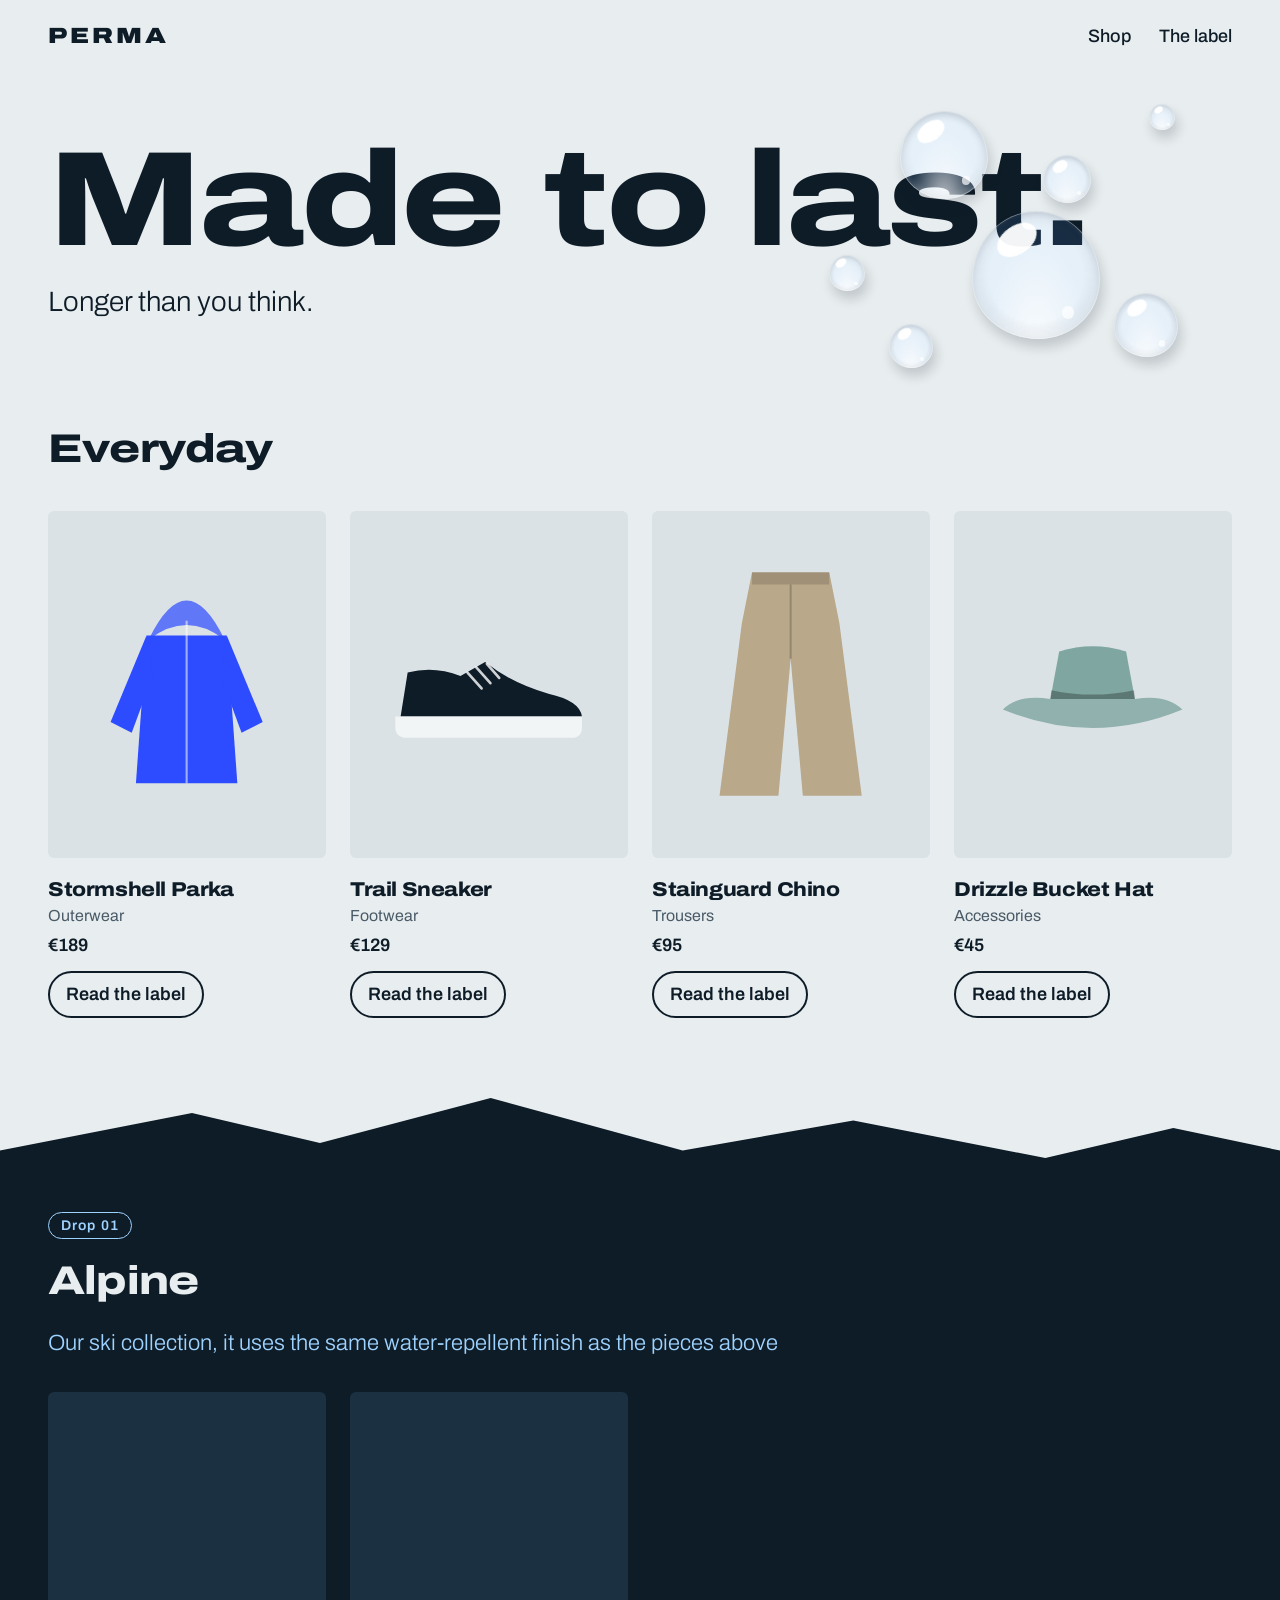
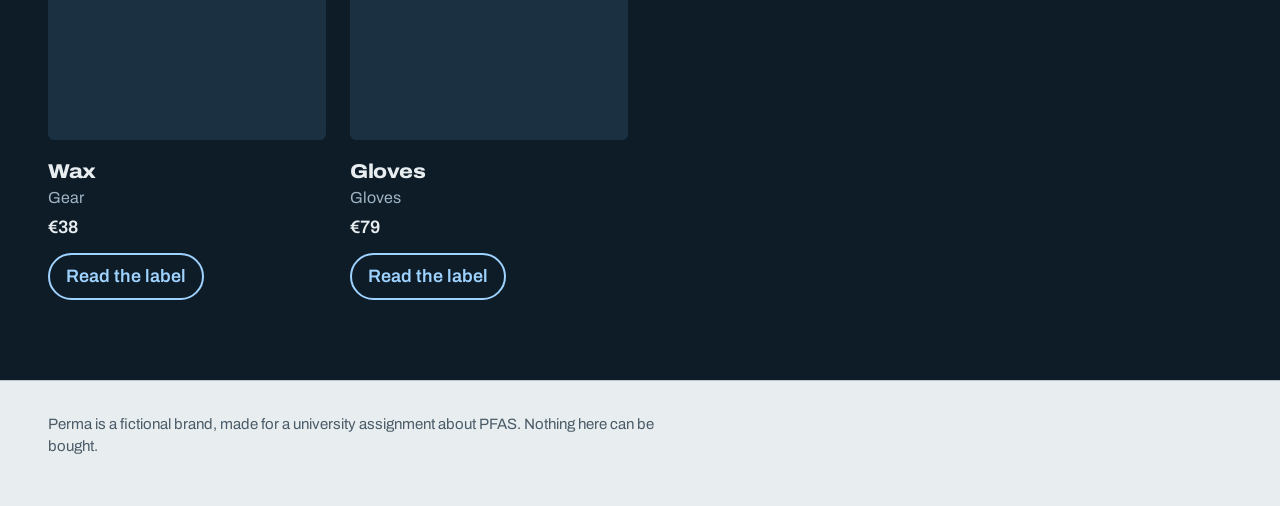
==== docs/index.html @ 4b02c2d4 "." ====
<!doctype html>
<html lang="en">
<head>
    <meta charset="utf-8">
    <meta name="viewport" content="width=device-width, initial-scale=1">
    <title>Perma</title>
    <link href="https://fonts.googleapis.com/css2?family=Archivo:wdth,wght@62..125,100..900&display=swap" rel="stylesheet">
    <link rel="stylesheet" href="css/style.css">
</head>
<body>

<header>
    <a class="logo" href="index.html">PERMA</a>
    <nav>
        <a href="index.html#collection">Shop</a>
        <a href="learn.html">The label</a>
    </nav>
</header>

<section class="hero">
    <h1>Made to last.</h1>
    <p>Longer than you think.</p>
    <div class="beads" aria-hidden="true">
        <span class="bead" style="--s:88px;--x:72%;--y:12%;--d:.1s"></span>
        <span class="bead" style="--s:48px;--x:84%;--y:26%;--d:.35s"></span>
        <span class="bead" style="--s:128px;--x:78%;--y:44%;--d:.2s"></span>
        <span class="bead" style="--s:36px;--x:66%;--y:58%;--d:.55s"></span>
        <span class="bead" style="--s:64px;--x:90%;--y:70%;--d:.45s"></span>
        <span class="bead" style="--s:26px;--x:93%;--y:10%;--d:.7s"></span>
        <span class="bead" style="--s:44px;--x:71%;--y:80%;--d:.3s"></span>
    </div>
</section>

<section id="collection" class="shop">
    <h2>Everyday</h2>
    <div id="grid-everyday" class="grid"></div>
</section>

<svg class="ridge" viewBox="0 0 1200 120" preserveAspectRatio="none" aria-hidden="true">
    <path d="M0 120 L0 70 L180 20 L300 60 L460 0 L640 70 L800 30 L980 80 L1100 40 L1200 70 L1200 120 Z" fill="#0E1C28"/>
</svg>

<section id="alpine" class="shop drop">
    <p class="drop-tag">Drop 01</p>
    <h2>Alpine</h2>
    <p class="drop-lede">Our ski collection, it uses the same water-repellent finish as the pieces above</p>
    <div id="grid-alpine" class="grid"></div>
</section>

<footer>
    <p>Perma is a fictional brand, made for a university assignment about PFAS. Nothing here can be bought.</p>
</footer>

<script src="js/art.js"></script>
<script>
    function card(p) {
        return `
        <article class="card">
          <div class="picture">
            ${garment(p.id)}
            <div class="label">
              <p class="label-title">Perma · care &amp; content</p>
              <dl>
                <dt>Content</dt>
                <dd>${p.content}</dd>
                <dt>${p.finishLabel || 'Finish'} <span class="chip">PFAS</span></dt>
                <dd>${p.finish}</dd>
                <dt>${p.washLabel || 'Wash'}</dt>
                <dd>${p.wash}</dd>
                <dt>Afterwards</dt>
                <dd>${p.afterwards}</dd>
              </dl>
            </div>
          </div>
          <h3><a href="product.html?id=${p.id}">${p.name}</a></h3>
          <p class="category">${p.category}</p>
          <p class="price">€${p.price}</p>
          <button class="flip" type="button">Read the label</button>
        </article>`;
    }

    fetch('products.json')
        .then(r => r.json())
        .then(products => {
            const show = (gridId, name) => {
                document.getElementById(gridId).innerHTML =
                    products.filter(p => p.collection === name).map(card).join('');
            };
            show('grid-everyday', 'everyday');
            show('grid-alpine', 'alpine');
        });

    document.addEventListener('click', e => {
        const btn = e.target.closest('.flip');
        if (!btn) return;
        const open = btn.closest('.card').classList.toggle('flipped');
        btn.textContent = open ? 'Back' : 'Read the label';
    });
</script>

</body>
</html>
---- docs/css/style.css ----
:root {
    --rain: #E8EDEF;
    --panel: #DAE2E6;
    --sea: #0E1C28;
    --soft: #4A5B68;
    --bead: #2D4BFF;
}

* { box-sizing: border-box; }

body {
    margin: 0;
    background: var(--rain);
    color: var(--sea);
    font-family: 'Archivo', system-ui, sans-serif;
    font-size: 18px;
    line-height: 1.5;
}

header {
    display: flex;
    justify-content: space-between;
    align-items: center;
    padding: 20px 48px;
}

.logo {
    font-weight: 900;
    letter-spacing: 0.14em;
    font-size: 22px;
}

.hero {
    padding: 64px 48px;
}

.hero h1 {
    font-size: clamp(48px, 10vw, 140px);
    line-height: 0.95;
    font-weight: 800;
    letter-spacing: -0.02em;
    margin: 0 0 16px;
}

.hero p {
    font-size: 28px;
    font-weight: 300;
    margin: 0;
}

.shop {
    padding: 32px 48px 80px;
}

.shop h2 {
    font-size: 40px;
    margin: 0 0 32px;
}

.grid {
    display: grid;
    grid-template-columns: repeat(auto-fill, minmax(240px, 1fr));
    gap: 32px 24px;
}

.card .picture {
    background: var(--panel);
    aspect-ratio: 4 / 5;
    border-radius: 6px;
}

.card h3 {
    margin: 16px 0 0;
    font-size: 20px;
}

.card .category {
    color: var(--soft);
    margin: 0;
    font-size: 16px;
}

.card .price {
    font-weight: 600;
    margin: 4px 0 0;
}

.card .picture {
    position: relative;
    overflow: hidden;
}

.label {
    display: none;
    position: absolute;
    inset: 10px;
    background: #fff;
    border-radius: 4px;
    padding: 16px 14px;
    font-size: 13px;
    line-height: 1.35;
    overflow: auto;
    box-shadow: 0 6px 16px rgba(14, 28, 40, 0.15);
}

.card.flipped .label {
    display: block;
}

.label-title {
    margin: 0 0 8px;
    text-align: center;
    font-weight: 700;
}

.label dt {
    font-weight: 700;
    color: var(--soft);
    margin-top: 8px;
}

.label dd {
    margin: 0;
}

.chip {
    background: #D6264F;
    color: #fff;
    padding: 0 6px;
    border-radius: 3px;
    font-size: 11px;
    margin-left: 4px;
}

.flip {
    margin-top: 12px;
    font: inherit;
    font-weight: 600;
    padding: 8px 16px;
    border-radius: 999px;
    border: 2px solid var(--sea);
    background: transparent;
    color: var(--sea);
    cursor: pointer;
}

.flip:hover {
    background: var(--sea);
    color: var(--rain);
}

.picture svg {
    position: absolute;
    inset: 12%;
    width: 76%;
    height: 76%;
}

.logo {
    color: inherit;
    text-decoration: none;
}

nav {
    display: flex;
    gap: 28px;
}

nav a {
    color: inherit;
    text-decoration: none;
    font-weight: 500;
}

nav a:hover {
    color: var(--bead);
}

.prose {
    max-width: 720px;
    padding: 24px 48px 80px;
}

.prose h1 {
    font-size: clamp(40px, 7vw, 80px);
    font-weight: 800;
    line-height: 1;
    letter-spacing: -0.02em;
    margin: 0 0 24px;
}

.prose .intro {
    font-size: 24px;
    margin-bottom: 40px;
}

.prose h2 {
    font-size: 26px;
    margin: 44px 0 8px;
}

.prose li {
    margin-bottom: 8px;
}

.note {
    border-left: 3px solid var(--bead);
    padding-left: 16px;
}

.sources {
    font-size: 16px;
    color: var(--soft);
}

footer {
    padding: 32px 48px 48px;
    border-top: 1px solid #B9C5CC;
    color: var(--soft);
    font-size: 15px;
}

footer p {
    margin: 0;
    max-width: 640px;
}

.card h3 a {
    color: inherit;
    text-decoration: none;
}

.card h3 a:hover {
    color: var(--bead);
}

.product {
    display: grid;
    grid-template-columns: 1fr 1fr;
    gap: 48px;
    padding: 16px 48px 80px;
}

.stage {
    position: sticky;
    top: 24px;
    align-self: start;
    background: var(--panel);
    border-radius: 6px;
    aspect-ratio: 4 / 5;
    display: grid;
    place-items: center;
    padding: 12%;
}

.stage svg {
    width: 100%;
    height: 100%;
}

.crumb {
    display: inline-block;
    margin-bottom: 24px;
    color: var(--soft);
}

.info h1 {
    font-size: clamp(36px, 5vw, 64px);
    font-weight: 800;
    line-height: 1;
    letter-spacing: -0.02em;
    margin: 0 0 12px;
}

.info .price {
    font-size: 24px;
    font-weight: 500;
    margin: 0 0 16px;
}

.info h2 {
    font-size: 26px;
    margin: 40px 0 16px;
}

.tag {
    background: #fff;
    border-radius: 4px;
    padding: 20px 20px;
    max-width: 480px;
    box-shadow: 0 6px 16px rgba(14, 28, 40, 0.15);
}

.tag .label-title {
    margin: 0 0 8px;
    text-align: center;
    font-weight: 700;
}

.tag dt {
    font-weight: 700;
    color: var(--soft);
    margin-top: 12px;
}

.tag dd {
    margin: 0;
}

.alt {
    max-width: 480px;
    border: 2px solid var(--bead);
    border-radius: 6px;
    padding: 20px;
}

.alt h3 {
    margin: 0 0 8px;
    font-size: 20px;
}

.alt p {
    margin: 0;
}

@media (max-width: 800px) {
    .product {
        grid-template-columns: 1fr;
        padding: 16px 24px 64px;
    }

    .stage {
        position: relative;
    }
}
:root {
    --ice: #9FD3FF;
}

.ridge {
    display: block;
    width: 100%;
    height: 90px;
    margin-bottom: -1px;
}

.drop {
    background: var(--sea);
    color: var(--rain);
    --panel: #1B3142;
    --soft: #9FB3C2;
    padding-top: 24px;
}

.drop-tag {
    display: inline-block;
    margin: 0 0 12px;
    padding: 2px 12px;
    border: 1.5px solid var(--ice);
    border-radius: 999px;
    color: var(--ice);
    font-size: 14px;
    font-weight: 600;
    letter-spacing: 0.08em;
}

.drop-lede {
    margin: -16px 0 32px;
    font-size: 22px;
    font-weight: 300;
    color: var(--ice);
}

.drop .label {
    color: var(--sea);
    --soft: #4A5B68;
}

.drop .card h3 a:hover {
    color: var(--ice);
}

.drop .flip {
    border-color: var(--ice);
    color: var(--ice);
}

.drop .flip:hover {
    background: var(--ice);
    color: var(--sea);
}

/* Productpagina van een alpine-product */
body.alpine {
    background: var(--sea);
    color: var(--rain);
    --panel: #1B3142;
    --soft: #9FB3C2;
}

body.alpine nav a:hover {
    color: var(--ice);
}

body.alpine .tag {
    color: var(--sea);
    --soft: #4A5B68;
}

body.alpine .alt {
    border-color: var(--ice);
}

.photo {
    position: absolute;
    inset: 0;
    width: 100%;
    height: 100%;
    object-fit: cover;
    border-radius: 6px;
}

.stage {
    overflow: hidden}

/* ---------- Typografie ---------- */
h1, h2, h3 {
    font-stretch: 125%;
    font-weight: 800;
    letter-spacing: -0.02em;
}

.logo { font-stretch: 125%; }
.hero h1 { font-size: clamp(48px, 10.5vw, 150px); }
.hero p { font-stretch: 100%; }
.card h3, .alt h3 { font-stretch: 112%; }
.label, .tag { font-stretch: 75%; }

/* ---------- Waterdruppels ---------- */
.hero {
    position: relative;
    overflow: hidden;
}

.beads {
    position: absolute;
    inset: 0;
    pointer-events: none;
}

.bead {
    position: absolute;
    left: var(--x);
    top: var(--y);
    width: var(--s);
    aspect-ratio: 1;
    border-radius: 50% 50% 48% 52% / 54% 54% 46% 46%;
    background:
            radial-gradient(circle at 50% 50%,
            rgba(255, 255, 255, 0) 52%,
            rgba(14, 28, 40, .10) 78%,
            rgba(14, 28, 40, .28) 100%),
            radial-gradient(ellipse at 50% 108%,
            rgba(255, 255, 255, .75) 0%,
            rgba(255, 255, 255, 0) 55%),
            rgba(150, 185, 255, .10);
    box-shadow:
            inset 0 0 0 1px rgba(255, 255, 255, .35),
            inset 0 -4px 8px rgba(255, 255, 255, .25),
            inset 0 3px 6px rgba(14, 28, 40, .12),
            3px 8px 12px rgba(14, 28, 40, .18);
    -webkit-backdrop-filter: blur(.6px) saturate(1.3) brightness(1.04);
    backdrop-filter: blur(.6px) saturate(1.3) brightness(1.04);
    animation: settle 1.1s cubic-bezier(.3, 1.4, .5, 1) var(--d, 0s) both;
}

/* groot glanspunt, linksboven */
.bead::before {
    content: "";
    position: absolute;
    left: 18%;
    top: 12%;
    width: 34%;
    height: 22%;
    border-radius: 50%;
    background: rgba(255, 255, 255, .95);
    transform: rotate(-35deg);
    filter: blur(.4px);
}

/* klein glansje, rechtsonder */
.bead::after {
    content: "";
    position: absolute;
    right: 20%;
    bottom: 16%;
    width: 10%;
    height: 10%;
    border-radius: 50%;
    background: rgba(255, 255, 255, .7);
}
@keyframes settle {
    from { transform: translateY(-70px) scale(.7); opacity: 0; }
    to   { transform: none; opacity: 1; }
}

/* ---------- Kaarten ---------- */
.card .picture {
    transition: transform .3s ease, box-shadow .3s ease;
}

.card:hover .picture {
    transform: translateY(-4px);
    box-shadow: 0 14px 28px rgba(14, 28, 40, .16);
}

.label {
    display: block;
    opacity: 0;
    visibility: hidden;
    transform: translateY(14px) rotate(-1deg);
    transition: opacity .3s ease, transform .4s cubic-bezier(.3, .8, .3, 1), visibility 0s .4s;
}

.card.flipped .label {
    opacity: 1;
    visibility: visible;
    transform: none;
    transition: opacity .3s ease, transform .4s cubic-bezier(.3, .8, .3, 1), visibility 0s;
}

/* ---------- Mobiel ---------- */
@media (max-width: 800px) {
    .hero { padding-bottom: 160px; }
    .beads { inset: auto 0 0 0; height: 140px; }
    .bead { scale: .5; transform-origin: top left; }
}

@media (prefers-reduced-motion: reduce) {
    .bead { animation: none; }
    .card .picture, .label { transition: none; }
}

/* ---------- Brede schermen ---------- */
:root {
    --side: max(48px, calc((100vw - 1400px) / 2));
}

header, .hero, .shop, footer, .product {
    padding-left: var(--side);
    padding-right: var(--side);
}

.prose {
    margin-left: max(0px, calc(var(--side) - 48px));
}

.grid {
    grid-template-columns: repeat(4, 1fr);
}

@media (min-width: 801px) {
    .beads { inset: 0 var(--side); }
}

@media (max-width: 1000px) {
    .grid { grid-template-columns: repeat(2, 1fr); }
}

@media (max-width: 800px) {
    :root { --side: 24px; }
}

@media (max-width: 520px) {
    .grid { grid-template-columns: 1fr; }
}
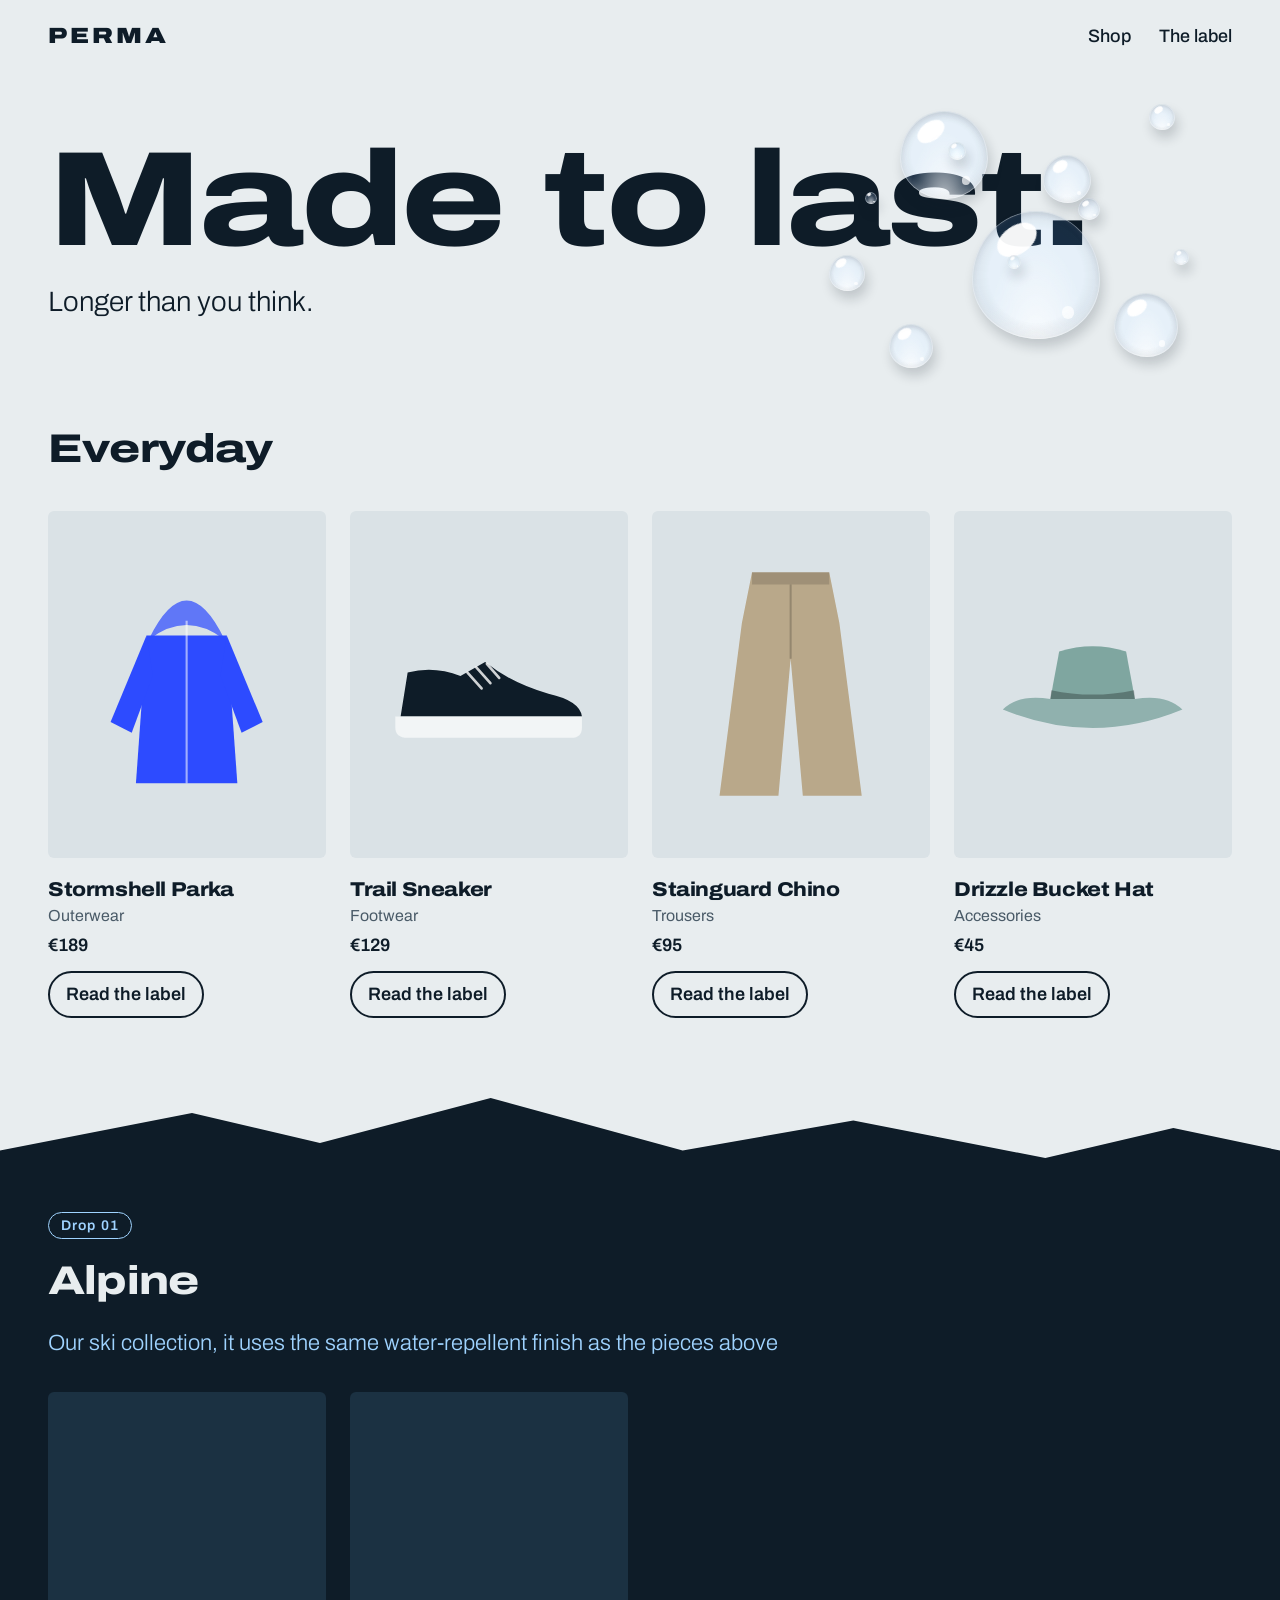
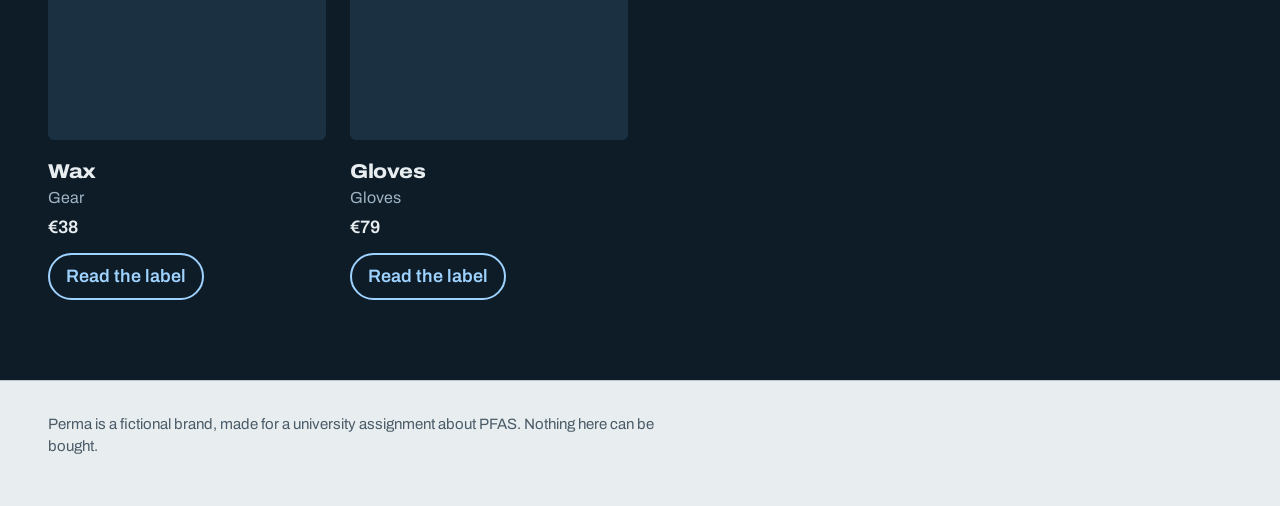
==== commit 01788d9b: "." ====
--- a/docs/index.html
+++ b/docs/index.html
@@ -28,6 +28,11 @@
         <span class="bead" style="--s:64px;--x:90%;--y:70%;--d:.45s"></span>
         <span class="bead" style="--s:26px;--x:93%;--y:10%;--d:.7s"></span>
         <span class="bead" style="--s:44px;--x:71%;--y:80%;--d:.3s"></span>
+        <span class="bead" style="--s:18px;--x:76%;--y:22%;--d:.8s"></span>
+        <span class="bead" style="--s:14px;--x:81%;--y:58%;--d:.9s"></span>
+        <span class="bead" style="--s:22px;--x:87%;--y:40%;--d:.6s"></span>
+        <span class="bead" style="--s:12px;--x:69%;--y:38%;--d:1s"></span>
+        <span class="bead" style="--s:16px;--x:95%;--y:56%;--d:.75s"></span>
     </div>
 </section>
 
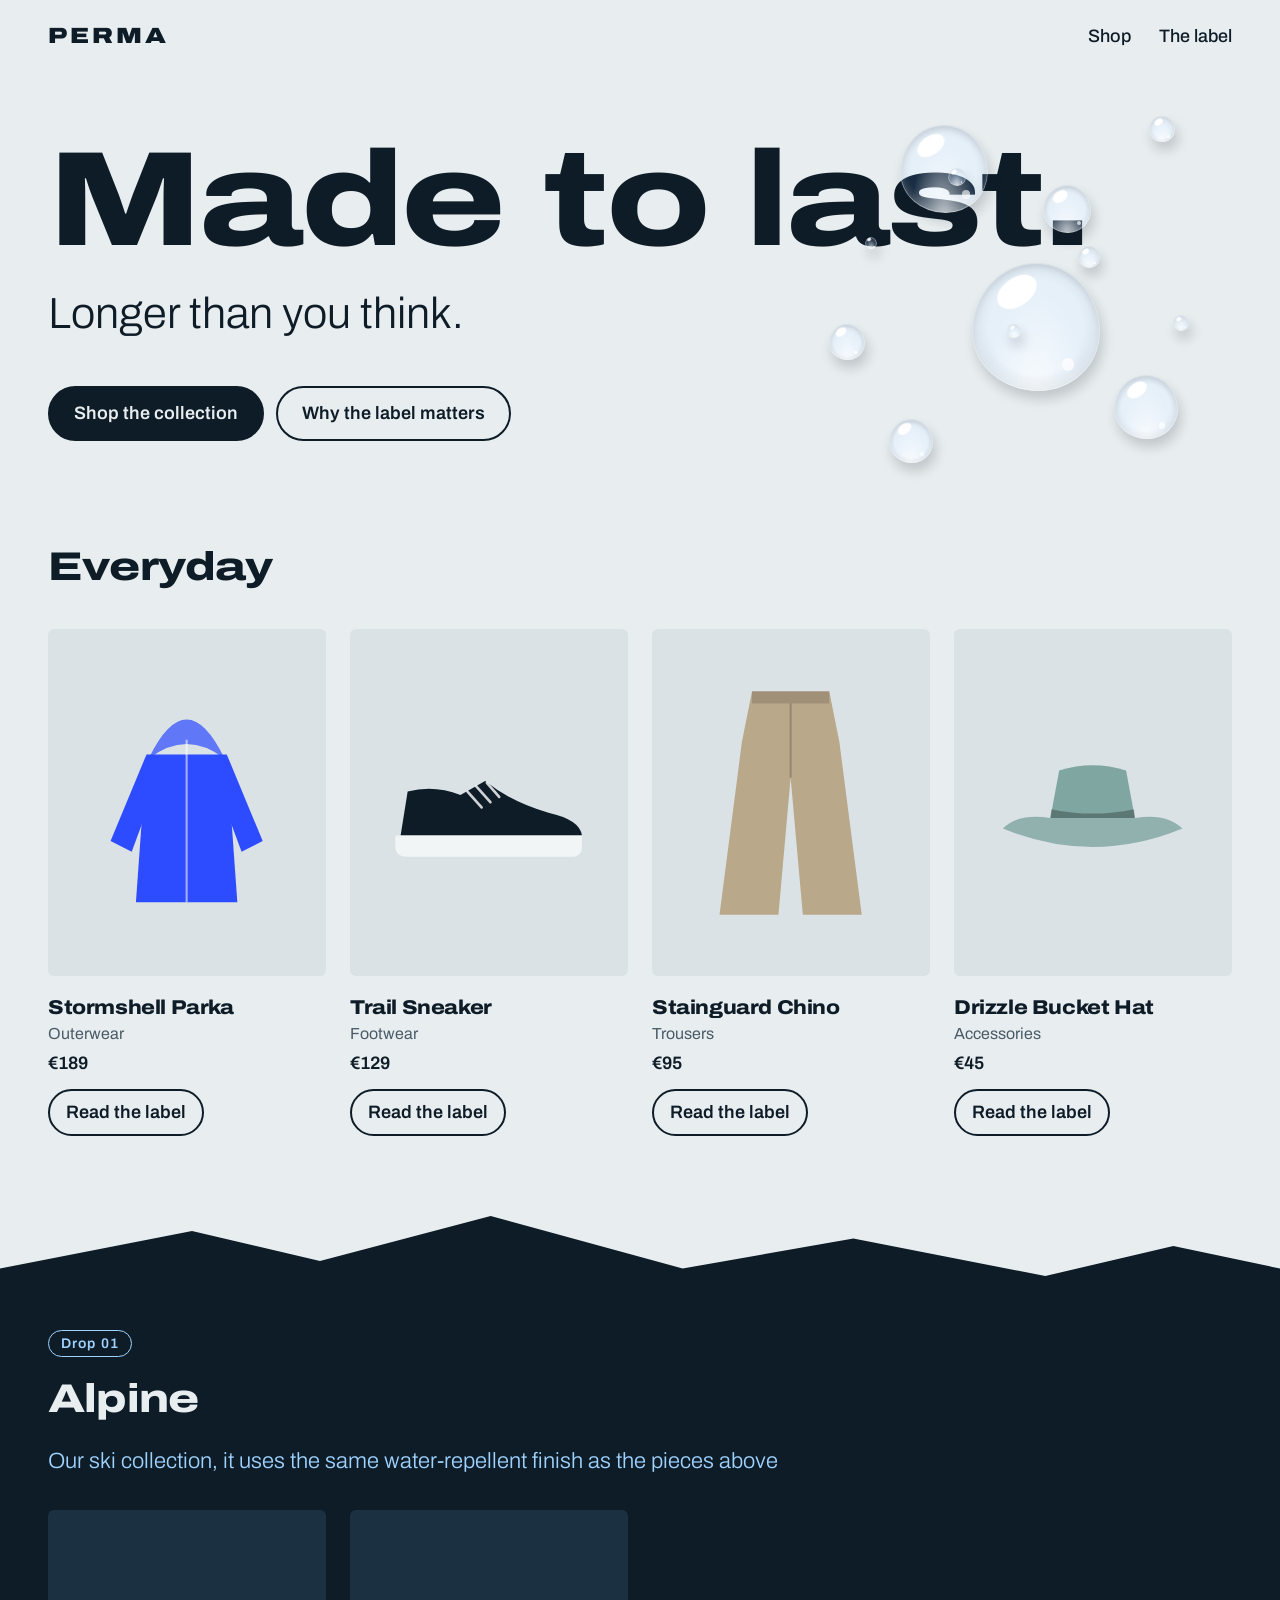
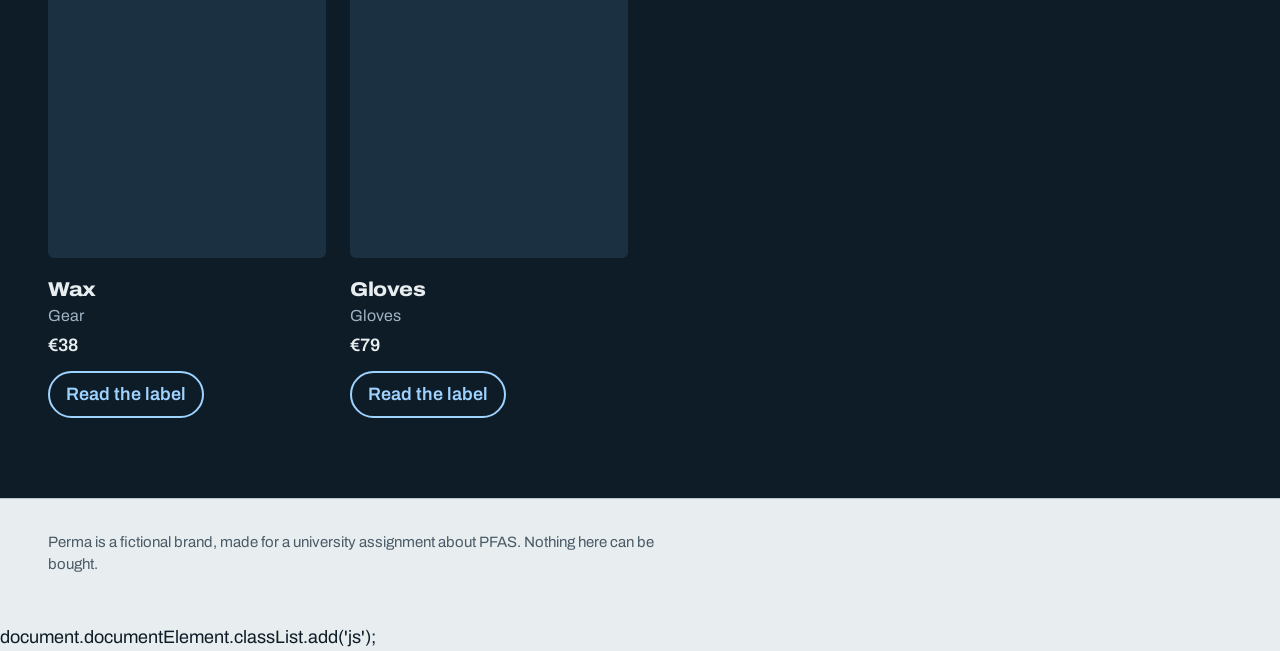
==== commit b0bcc2d6: "Animatie toegevoegd" ====
--- a/docs/index.html
+++ b/docs/index.html
@@ -20,6 +20,10 @@
 <section class="hero">
     <h1>Made to last.</h1>
     <p>Longer than you think.</p>
+    <div class="hero-actions">
+        <a class="btn" href="#collection">Shop the collection</a>
+        <a class="btn ghost" href="learn.html">Why the label matters</a>
+    </div>
     <div class="beads" aria-hidden="true">
         <span class="bead" style="--s:88px;--x:72%;--y:12%;--d:.1s"></span>
         <span class="bead" style="--s:48px;--x:84%;--y:26%;--d:.35s"></span>
@@ -57,6 +61,7 @@
 </footer>
 
 <script src="js/art.js"></script>
+document.documentElement.classList.add('js');
 <script>
     function card(p) {
         return `
@@ -93,6 +98,19 @@
             };
             show('grid-everyday', 'everyday');
             show('grid-alpine', 'alpine');
+            const io = new IntersectionObserver(entries => {
+                entries.forEach(e => {
+                    if (e.isIntersecting) {
+                        e.target.classList.add('in');
+                        io.unobserve(e.target);
+                    }
+                });
+            }, { threshold: 0.15 });
+
+            document.querySelectorAll('.card').forEach((c, i) => {
+                c.style.setProperty('--i', i % 4);
+                io.observe(c);
+            });
         });
 
     document.addEventListener('click', e => {
--- a/docs/css/style.css
+++ b/docs/css/style.css
@@ -573,4 +573,62 @@
 
 @media (max-width: 520px) {
     .grid { grid-template-columns: 1fr; }
+}
+
+.hero p {
+    font-size: clamp(22px, 3.4vw, 48px);
+    font-weight: 300;
+    margin: 12px 0 0;
+}
+
+.hero-actions {
+    display: flex;
+    flex-wrap: wrap;
+    gap: 12px;
+    margin-top: 40px;
+}
+
+.btn {
+    display: inline-block;
+    padding: 12px 24px;
+    border-radius: 999px;
+    border: 2px solid var(--sea);
+    background: var(--sea);
+    color: var(--rain);
+    font-weight: 600;
+    text-decoration: none;
+    transition: background .2s, border-color .2s, color .2s;
+}
+
+.btn:hover {
+    background: var(--bead);
+    border-color: var(--bead);
+}
+
+.btn.ghost {
+    background: transparent;
+    color: var(--sea);
+}
+
+.btn.ghost:hover {
+    background: var(--sea);
+    border-color: var(--sea);
+    color: var(--rain);
+}
+
+/* Kaarten komen zacht in beeld bij scrollen */
+.js .card {
+    opacity: 0;
+    transform: translateY(28px);
+    transition: opacity .6s ease, transform .6s ease;
+}
+
+.js .card.in {
+    opacity: 1;
+    transform: none;
+    transition-delay: calc(var(--i, 0) * 90ms);
+}
+
+@media (prefers-reduced-motion: reduce) {
+    .js .card {--i: 0; opacity: 1; transform: none; transition: none; }
 }
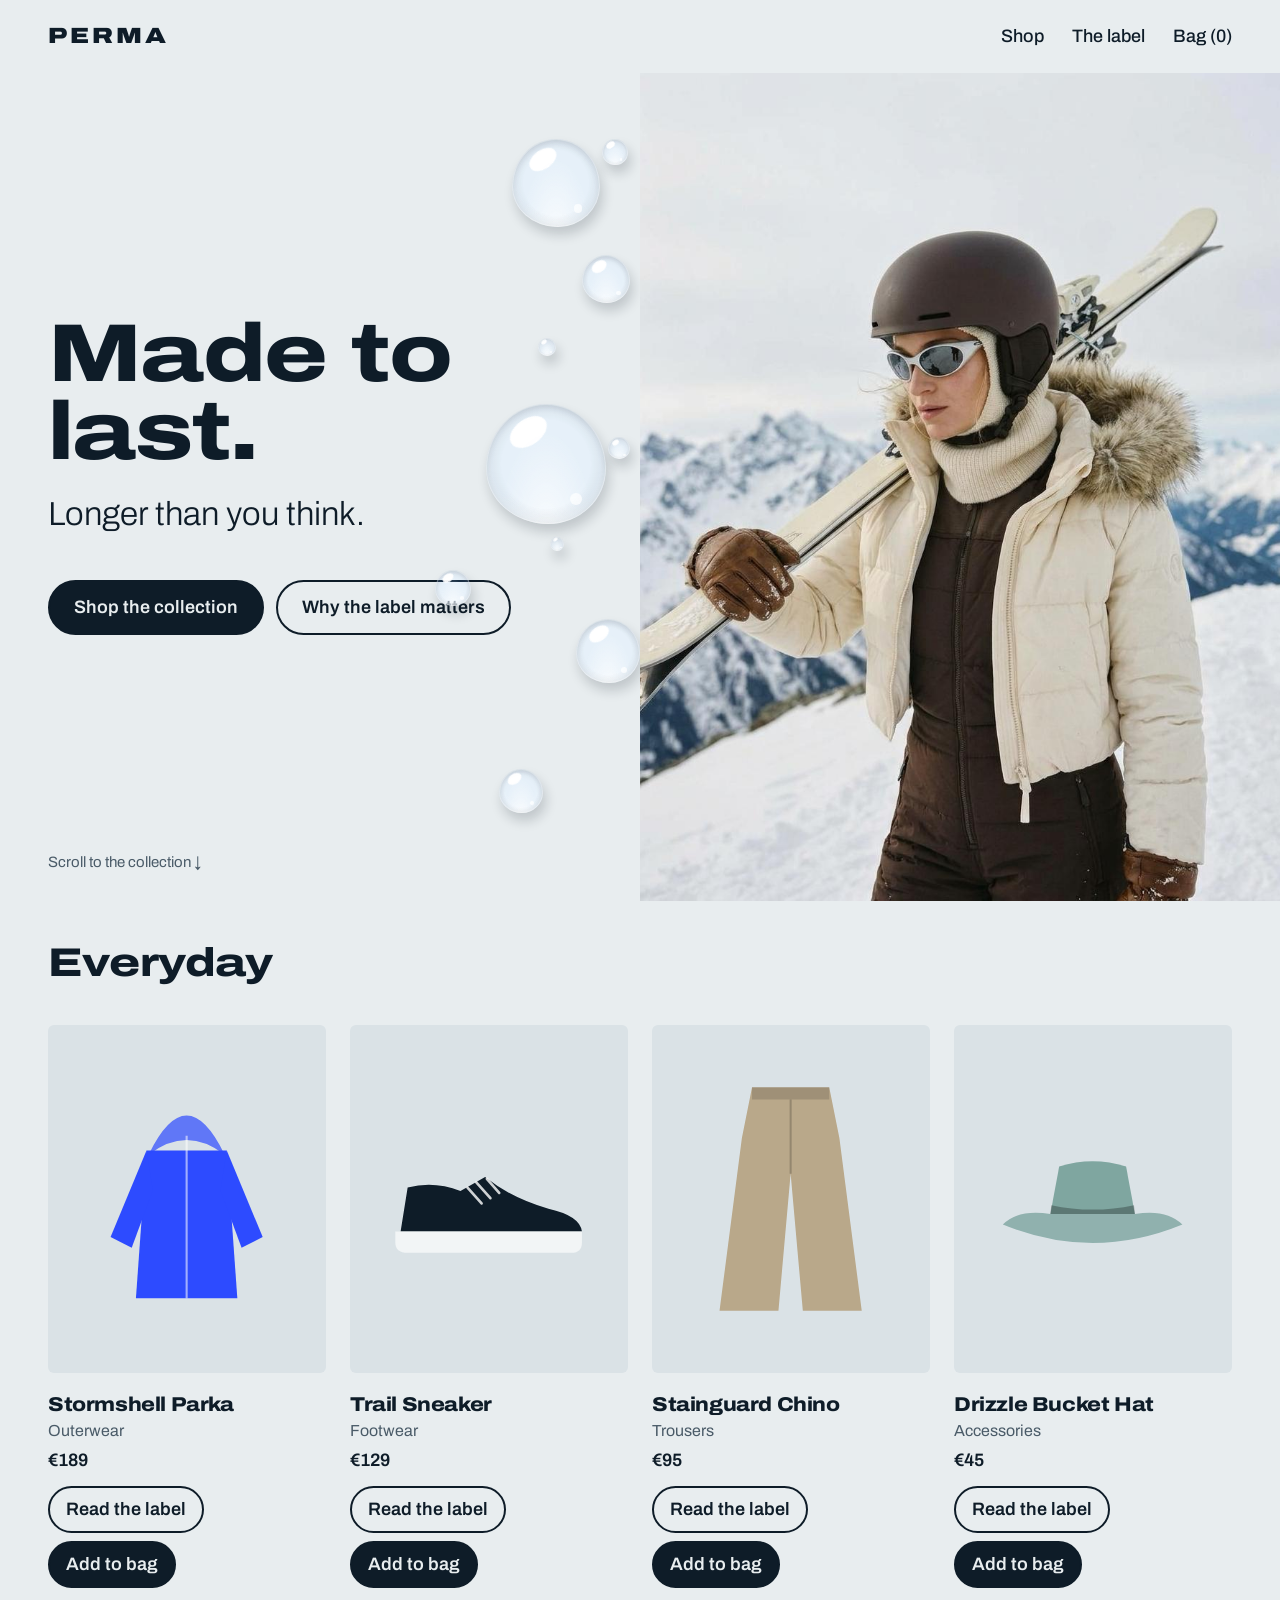
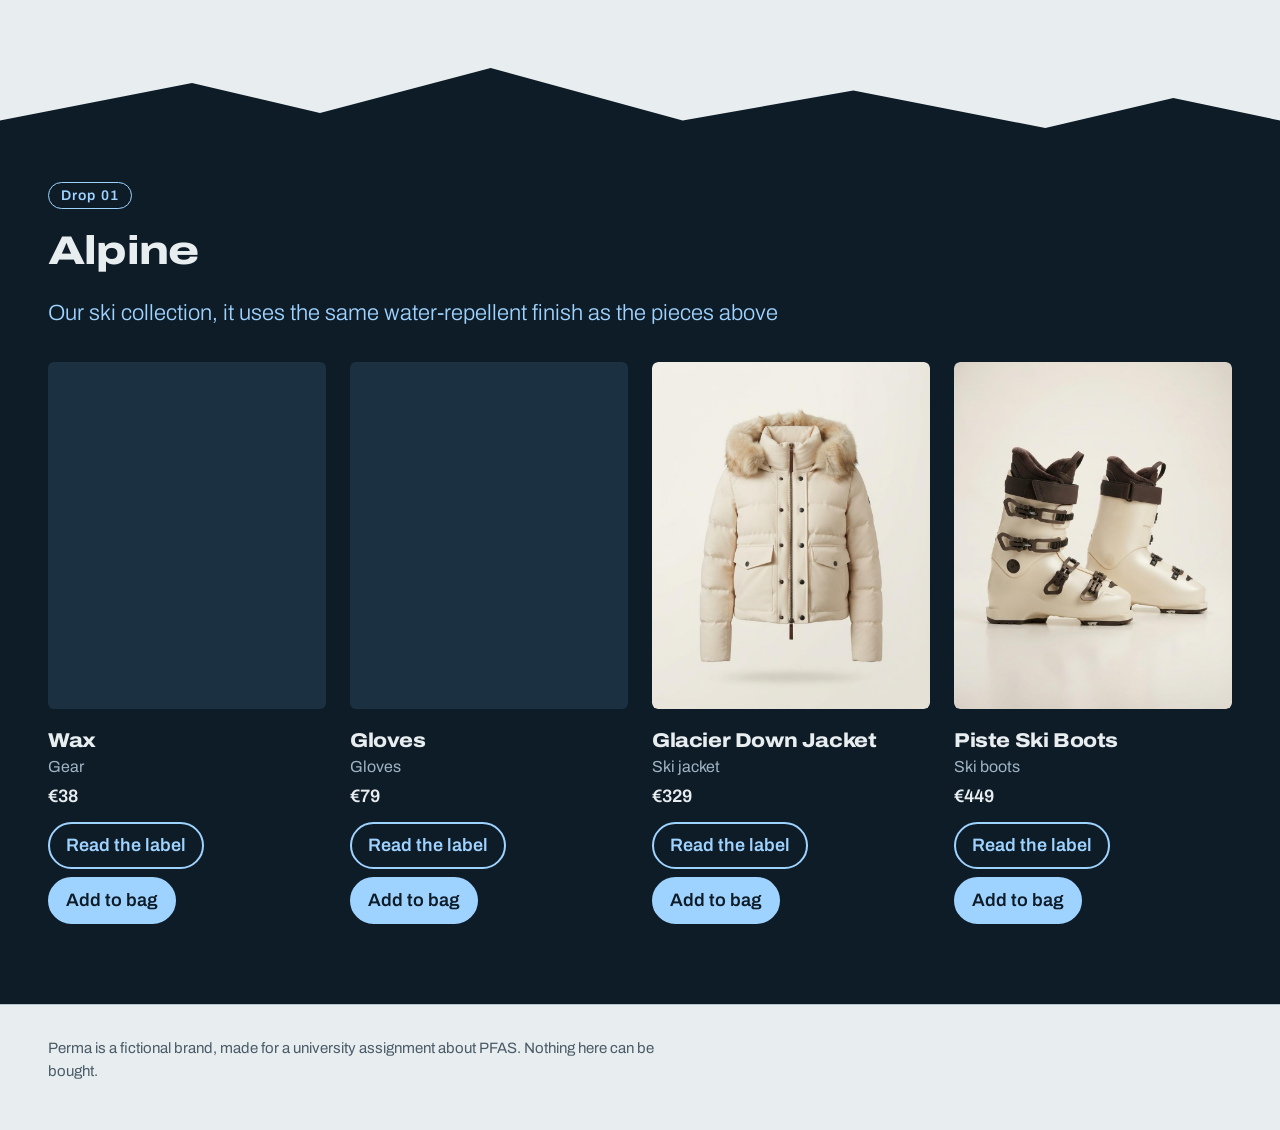
==== commit 461ddf52: "Banner en een paar foto's toegevoegd" ====
--- a/docs/index.html
+++ b/docs/index.html
@@ -14,29 +14,35 @@
     <nav>
         <a href="index.html#collection">Shop</a>
         <a href="learn.html">The label</a>
+        <a href="bag.html">Bag (<span data-bag-count>0</span>)</a>
     </nav>
 </header>
 
-<section class="hero">
-    <h1>Made to last.</h1>
-    <p>Longer than you think.</p>
-    <div class="hero-actions">
-        <a class="btn" href="#collection">Shop the collection</a>
-        <a class="btn ghost" href="learn.html">Why the label matters</a>
+<section class="banner">
+    <div class="banner-text">
+        <h1>Made to last.</h1>
+        <p>Longer than you think.</p>
+        <div class="hero-actions">
+            <a class="btn" href="#collection">Shop the collection</a>
+            <a class="btn ghost" href="learn.html">Why the label matters</a>
+        </div>
+        <a class="scroll-cue" href="#collection">Scroll to the collection ↓</a>
+
+        <div class="beads" aria-hidden="true">
+            <span class="bead" style="--s:88px;--x:80%;--y:8%;--d:.1s"></span>
+            <span class="bead" style="--s:48px;--x:91%;--y:22%;--d:.35s"></span>
+            <span class="bead" style="--s:120px;--x:76%;--y:40%;--d:.2s"></span>
+            <span class="bead" style="--s:36px;--x:68%;--y:60%;--d:.55s"></span>
+            <span class="bead" style="--s:64px;--x:90%;--y:66%;--d:.45s"></span>
+            <span class="bead" style="--s:26px;--x:94%;--y:8%;--d:.7s"></span>
+            <span class="bead" style="--s:44px;--x:78%;--y:84%;--d:.3s"></span>
+            <span class="bead" style="--s:18px;--x:84%;--y:32%;--d:.8s"></span>
+            <span class="bead" style="--s:14px;--x:86%;--y:56%;--d:.9s"></span>
+            <span class="bead" style="--s:22px;--x:95%;--y:44%;--d:.6s"></span>
+        </div>
     </div>
-    <div class="beads" aria-hidden="true">
-        <span class="bead" style="--s:88px;--x:72%;--y:12%;--d:.1s"></span>
-        <span class="bead" style="--s:48px;--x:84%;--y:26%;--d:.35s"></span>
-        <span class="bead" style="--s:128px;--x:78%;--y:44%;--d:.2s"></span>
-        <span class="bead" style="--s:36px;--x:66%;--y:58%;--d:.55s"></span>
-        <span class="bead" style="--s:64px;--x:90%;--y:70%;--d:.45s"></span>
-        <span class="bead" style="--s:26px;--x:93%;--y:10%;--d:.7s"></span>
-        <span class="bead" style="--s:44px;--x:71%;--y:80%;--d:.3s"></span>
-        <span class="bead" style="--s:18px;--x:76%;--y:22%;--d:.8s"></span>
-        <span class="bead" style="--s:14px;--x:81%;--y:58%;--d:.9s"></span>
-        <span class="bead" style="--s:22px;--x:87%;--y:40%;--d:.6s"></span>
-        <span class="bead" style="--s:12px;--x:69%;--y:38%;--d:1s"></span>
-        <span class="bead" style="--s:16px;--x:95%;--y:56%;--d:.75s"></span>
+    <div class="banner-photo">
+        <img src="img/banner.jpg" alt="Skier in a cream down jacket carrying skis on a snowy mountain" fetchpriority="high">
     </div>
 </section>
 
@@ -61,8 +67,10 @@
 </footer>
 
 <script src="js/art.js"></script>
-document.documentElement.classList.add('js');
+<script src="js/bag.js"></script>
 <script>
+    document.documentElement.classList.add('js');
+
     function card(p) {
         return `
         <article class="card">
@@ -85,7 +93,10 @@
           <h3><a href="product.html?id=${p.id}">${p.name}</a></h3>
           <p class="category">${p.category}</p>
           <p class="price">€${p.price}</p>
-          <button class="flip" type="button">Read the label</button>
+          <div class="actions">
+            <button class="flip" type="button">Read the label</button>
+            <button class="add" type="button" data-id="${p.id}">Add to bag</button>
+          </div>
         </article>`;
     }
 
@@ -98,6 +109,7 @@
             };
             show('grid-everyday', 'everyday');
             show('grid-alpine', 'alpine');
+
             const io = new IntersectionObserver(entries => {
                 entries.forEach(e => {
                     if (e.isIntersecting) {
@@ -114,10 +126,18 @@
         });
 
     document.addEventListener('click', e => {
-        const btn = e.target.closest('.flip');
-        if (!btn) return;
-        const open = btn.closest('.card').classList.toggle('flipped');
-        btn.textContent = open ? 'Back' : 'Read the label';
+        const flip = e.target.closest('.flip');
+        if (flip) {
+            const open = flip.closest('.card').classList.toggle('flipped');
+            flip.textContent = open ? 'Back' : 'Read the label';
+            return;
+        }
+        const add = e.target.closest('.add');
+        if (add) {
+            Bag.add(add.dataset.id);
+            updateBagCount();
+            toast('Added to your bag');
+        }
     });
 </script>
 
--- a/docs/css/style.css
+++ b/docs/css/style.css
@@ -631,4 +631,244 @@
 
 @media (prefers-reduced-motion: reduce) {
     .js .card {--i: 0; opacity: 1; transform: none; transition: none; }
+}
+
+/* ---------- Banner ---------- */
+.banner {
+    display: grid;
+    grid-template-columns: 1fr 1fr;
+    min-height: calc(100vh - 72px);
+    min-height: calc(100svh - 72px);
+}
+
+.banner-text {
+    position: relative;
+    overflow: hidden;
+    display: flex;
+    flex-direction: column;
+    justify-content: center;
+    padding: 48px 48px 72px var(--side);
+}
+
+.banner-text h1 {
+    font-size: clamp(44px, 6.4vw, 104px);
+    line-height: .95;
+    margin: 0 0 20px;
+}
+
+.banner-text p {
+    font-size: clamp(22px, 2.6vw, 40px);
+    font-weight: 300;
+    font-stretch: 100%;
+    margin: 0;
+}
+
+.banner .beads { inset: 0; }
+
+.banner-photo {
+    position: relative;
+    min-height: 360px;
+}
+
+.banner-photo img {
+    position: absolute;
+    inset: 0;
+    width: 100%;
+    height: 100%;
+    object-fit: cover;
+    object-position: 50% 30%;
+}
+
+.scroll-cue {
+    position: absolute;
+    left: var(--side);
+    bottom: 28px;
+    color: var(--soft);
+    text-decoration: none;
+    font-size: 15px;
+}
+
+.scroll-cue:hover { color: var(--bead); }
+
+@media (max-width: 800px) {
+    .banner { grid-template-columns: 1fr; min-height: 0; }
+    .banner-photo { order: -1; height: 62vh; min-height: 0; }
+    .banner-text { padding: 32px 24px 72px; }
+    .banner .beads { display: none; }
+    .scroll-cue { left: 24px; bottom: 24px; }
+}
+
+/* ---------- Mandje-knop ---------- */
+.actions {
+    display: flex;
+    flex-wrap: wrap;
+    gap: 8px;
+    margin-top: 12px;
+}
+
+.actions .flip { margin-top: 0; }
+
+.add {
+    font: inherit;
+    font-weight: 600;
+    padding: 8px 16px;
+    border-radius: 999px;
+    border: 2px solid var(--sea);
+    background: var(--sea);
+    color: var(--rain);
+    cursor: pointer;
+    transition: background .2s, border-color .2s;
+}
+
+.add:hover { background: var(--bead); border-color: var(--bead); }
+
+.drop .add,
+body.alpine .add {
+    background: var(--ice);
+    border-color: var(--ice);
+    color: var(--sea);
+}
+
+.drop .add:hover { background: #fff; border-color: #fff; }
+
+.info .add { margin-top: 8px; padding: 12px 24px; }
+
+#toast {
+    position: fixed;
+    left: 50%;
+    bottom: 24px;
+    translate: -50% 150%;
+    opacity: 0;
+    visibility: hidden;
+    background: var(--sea);
+    color: var(--rain);
+    padding: 12px 20px;
+    border-radius: 999px;
+    box-shadow: 0 0 0 1px rgba(255, 255, 255, .25), 0 8px 24px rgba(0, 0, 0, .25);
+    transition: translate .3s, opacity .3s, visibility .3s;
+    z-index: 10;
+}
+
+#toast.show { translate: -50% 0; opacity: 1; visibility: visible; }
+
+/* ---------- Mandje-pagina ---------- */
+.bag-page { padding: 16px var(--side) 80px; }
+
+.bag-page h1 {
+    font-size: clamp(36px, 5vw, 64px);
+    line-height: 1;
+    margin: 0 0 32px;
+}
+
+.bag-layout {
+    display: grid;
+    grid-template-columns: 1.4fr 1fr;
+    gap: 48px;
+    align-items: start;
+}
+
+.line {
+    display: grid;
+    grid-template-columns: 110px 1fr auto;
+    gap: 20px;
+    padding: 20px 0;
+    border-top: 1px solid #B9C5CC;
+}
+
+.thumb {
+    position: relative;
+    background: var(--panel);
+    border-radius: 6px;
+    aspect-ratio: 4 / 5;
+    display: grid;
+    place-items: center;
+    padding: 12%;
+    overflow: hidden;
+}
+
+.thumb svg { width: 100%; height: 100%; }
+
+.line h3 { margin: 0; font-size: 20px; }
+.line .category { margin: 2px 0 8px; color: var(--soft); font-size: 15px; }
+.line-info p { margin: 0 0 8px; font-size: 15px; }
+.line .price { margin: 0; font-weight: 600; }
+
+.line-actions { display: flex; gap: 16px; flex-wrap: wrap; }
+
+.link {
+    font: inherit;
+    font-size: 15px;
+    background: none;
+    border: 0;
+    padding: 0;
+    color: var(--bead);
+    text-decoration: underline;
+    cursor: pointer;
+}
+
+.free-chip { background: #1F7A4D; }
+
+.total {
+    display: flex;
+    justify-content: space-between;
+    padding-top: 20px;
+    border-top: 1px solid #B9C5CC;
+    font-size: 20px;
+    font-weight: 600;
+}
+
+/* ---------- PFAS-meter ---------- */
+.meter-card {
+    position: sticky;
+    top: 24px;
+    background: #fff;
+    border-radius: 8px;
+    padding: 28px;
+    box-shadow: 0 10px 24px rgba(14, 28, 40, .12);
+}
+
+.meter-card h2 { font-size: 24px; margin: 0 0 20px; }
+
+.gauge {
+    height: 18px;
+    border-radius: 999px;
+    background: #DAE2E6;
+    overflow: hidden;
+}
+
+.gauge-fill {
+    height: 100%;
+    width: 0;
+    border-radius: 999px;
+    background: var(--bead);
+    transition: width .8s cubic-bezier(.3, .8, .3, 1), background .4s;
+}
+
+.gauge[data-level="medium"] .gauge-fill { background: #E08A1E; }
+.gauge[data-level="high"] .gauge-fill { background: #D6264F; }
+
+.gauge-scale {
+    display: flex;
+    justify-content: space-between;
+    margin-top: 6px;
+    font-size: 13px;
+    color: var(--soft);
+}
+
+.level {
+    font-size: 32px;
+    font-stretch: 125%;
+    font-weight: 800;
+    line-height: 1;
+    margin: 20px 0 8px;
+}
+
+.meter-card p { margin: 0 0 12px; }
+.meter-card .fine { font-size: 14px; color: var(--soft); }
+
+@media (max-width: 800px) {
+    .bag-layout { grid-template-columns: 1fr; }
+    .meter-card { position: static; }
+    .line { grid-template-columns: 80px 1fr; }
+    .line .price { grid-column: 2; }
 }
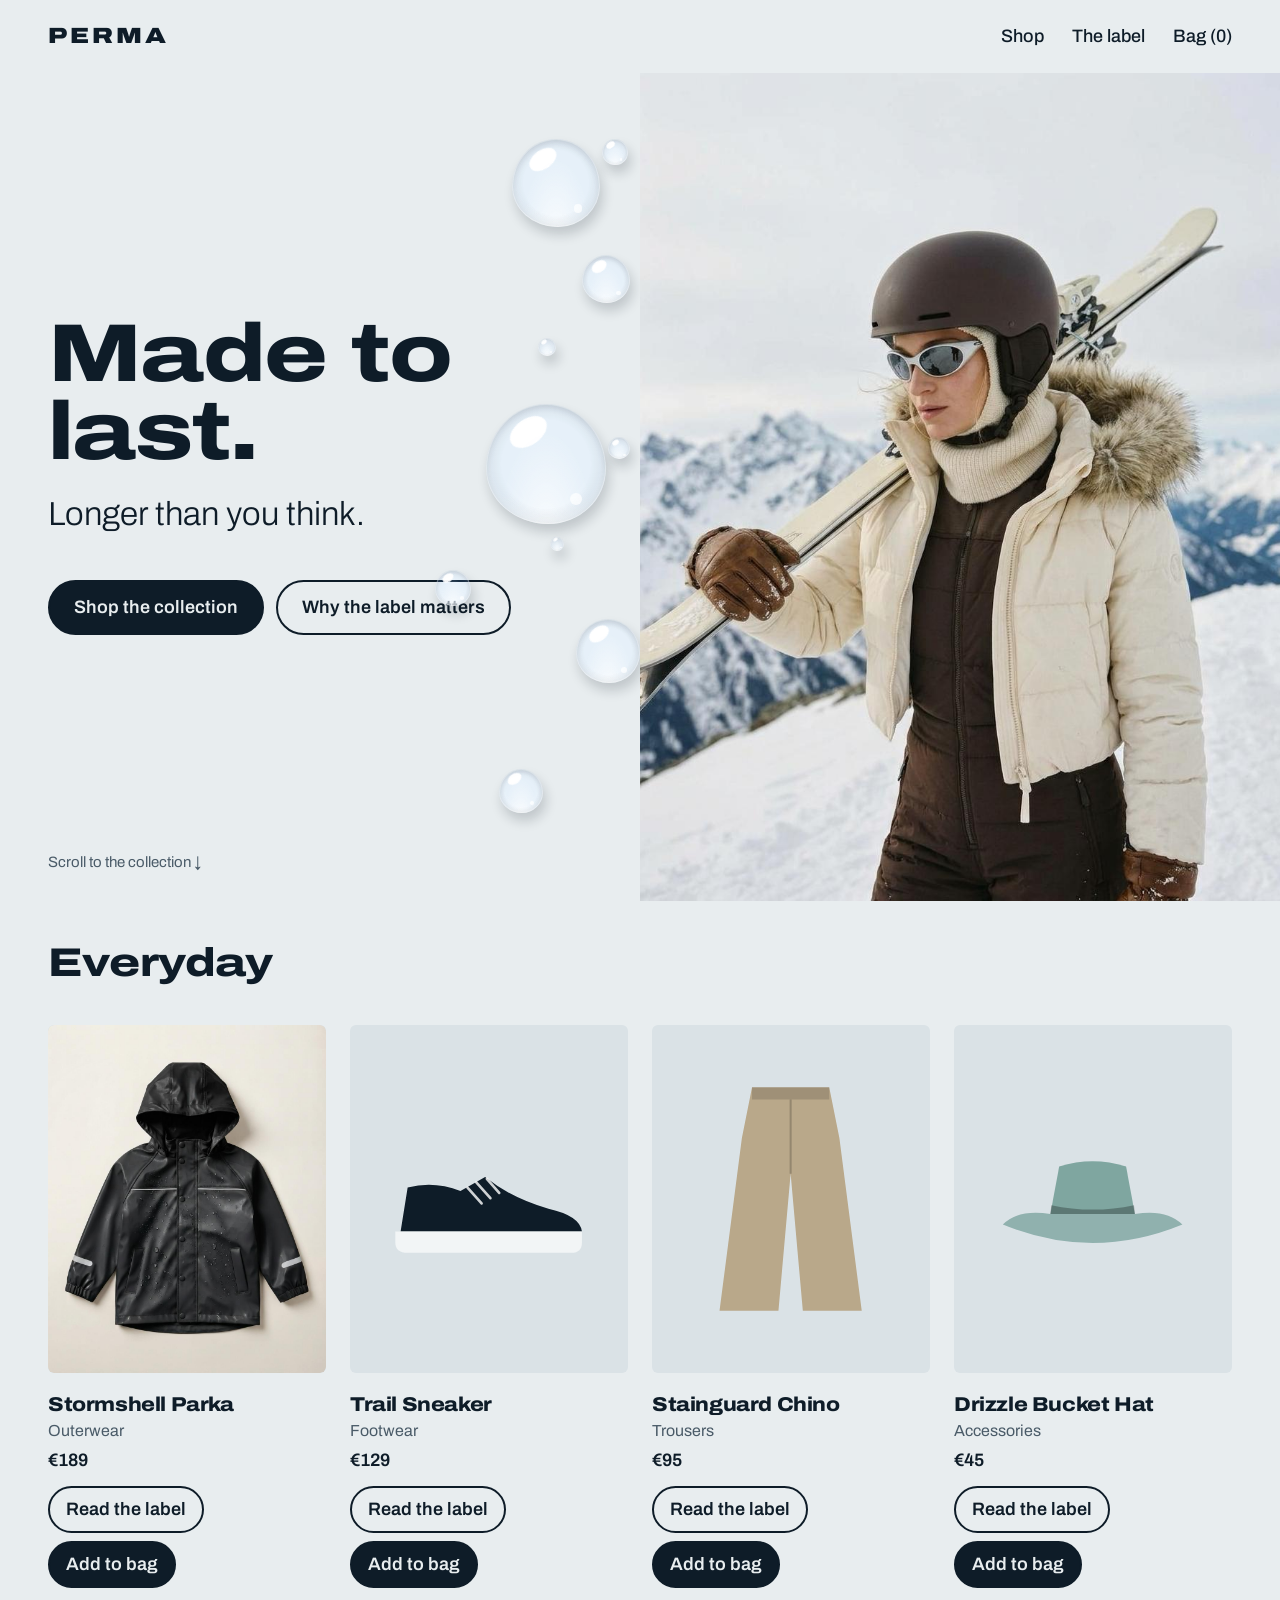
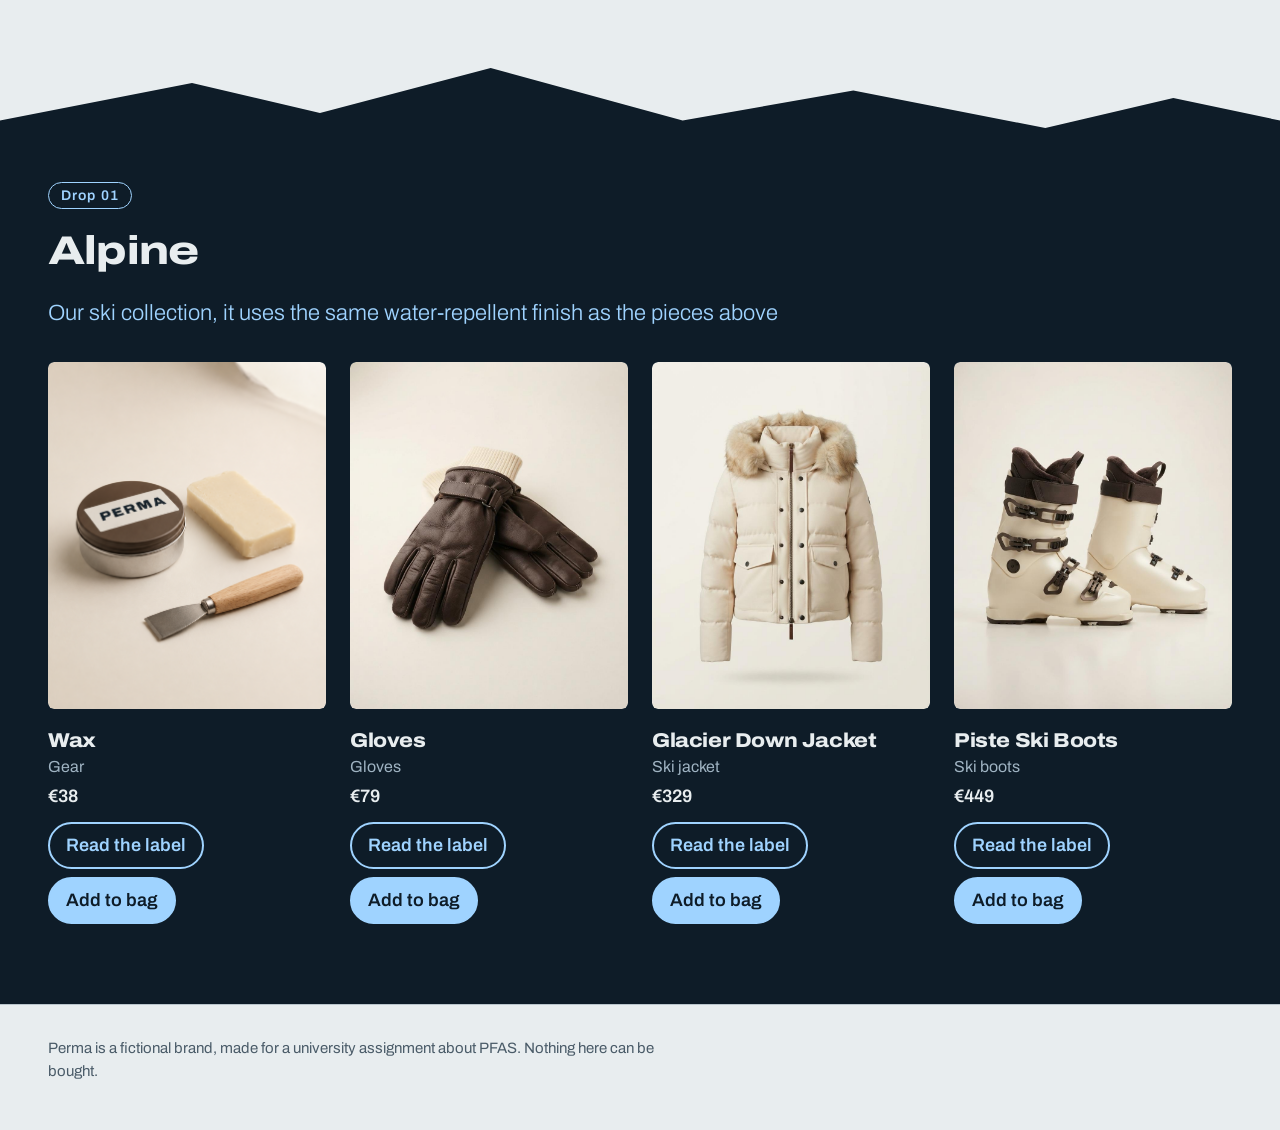
==== commit 311804a4: "Verschillende kleuren toegevoegd voor regenjas" ====
--- a/docs/index.html
+++ b/docs/index.html
@@ -70,12 +70,13 @@
 <script src="js/bag.js"></script>
 <script>
     document.documentElement.classList.add('js');
+    let products = [];
 
     function card(p) {
         return `
         <article class="card">
           <div class="picture">
-            ${garment(p.id)}
+            ${garment(p.id, p.colors?.[0]?.image)}
             <div class="label">
               <p class="label-title">Perma · care &amp; content</p>
               <dl>
@@ -102,7 +103,8 @@
 
     fetch('products.json')
         .then(r => r.json())
-        .then(products => {
+        .then(data => {
+            products = data;
             const show = (gridId, name) => {
                 document.getElementById(gridId).innerHTML =
                     products.filter(p => p.collection === name).map(card).join('');
@@ -134,7 +136,14 @@
         }
         const add = e.target.closest('.add');
         if (add) {
-            Bag.add(add.dataset.id);
+            const product = products.find(
+                p => p.id === add.dataset.id
+            );
+
+            Bag.add(
+                product.id,
+                product.colors?.[0]?.id
+            );
             updateBagCount();
             toast('Added to your bag');
         }
--- a/docs/css/style.css
+++ b/docs/css/style.css
@@ -871,4 +871,47 @@
     .meter-card { position: static; }
     .line { grid-template-columns: 80px 1fr; }
     .line .price { grid-column: 2; }
+}
+
+/* ---------- Productkleuren ---------- */
+
+.color-section {
+    margin-top: 28px;
+}
+
+.color-section h3 {
+    font-size: 18px;
+    margin: 0 0 12px;
+}
+
+.color-options {
+    display: flex;
+    gap: 12px;
+    align-items: center;
+}
+
+.color-option {
+    width: 34px;
+    height: 34px;
+    border-radius: 50%;
+    background: var(--color);
+    border: 2px solid #fff;
+    outline: 1px solid #B9C5CC;
+    cursor: pointer;
+    transition: outline .15s, transform .15s;
+}
+
+.color-option:hover {
+    transform: scale(1.1);
+}
+
+.color-option.selected {
+    outline: 2px solid var(--sea);
+    outline-offset: 3px;
+}
+
+#selected-color {
+    margin: 12px 0 0;
+    font-size: 15px;
+    color: var(--soft);
 }
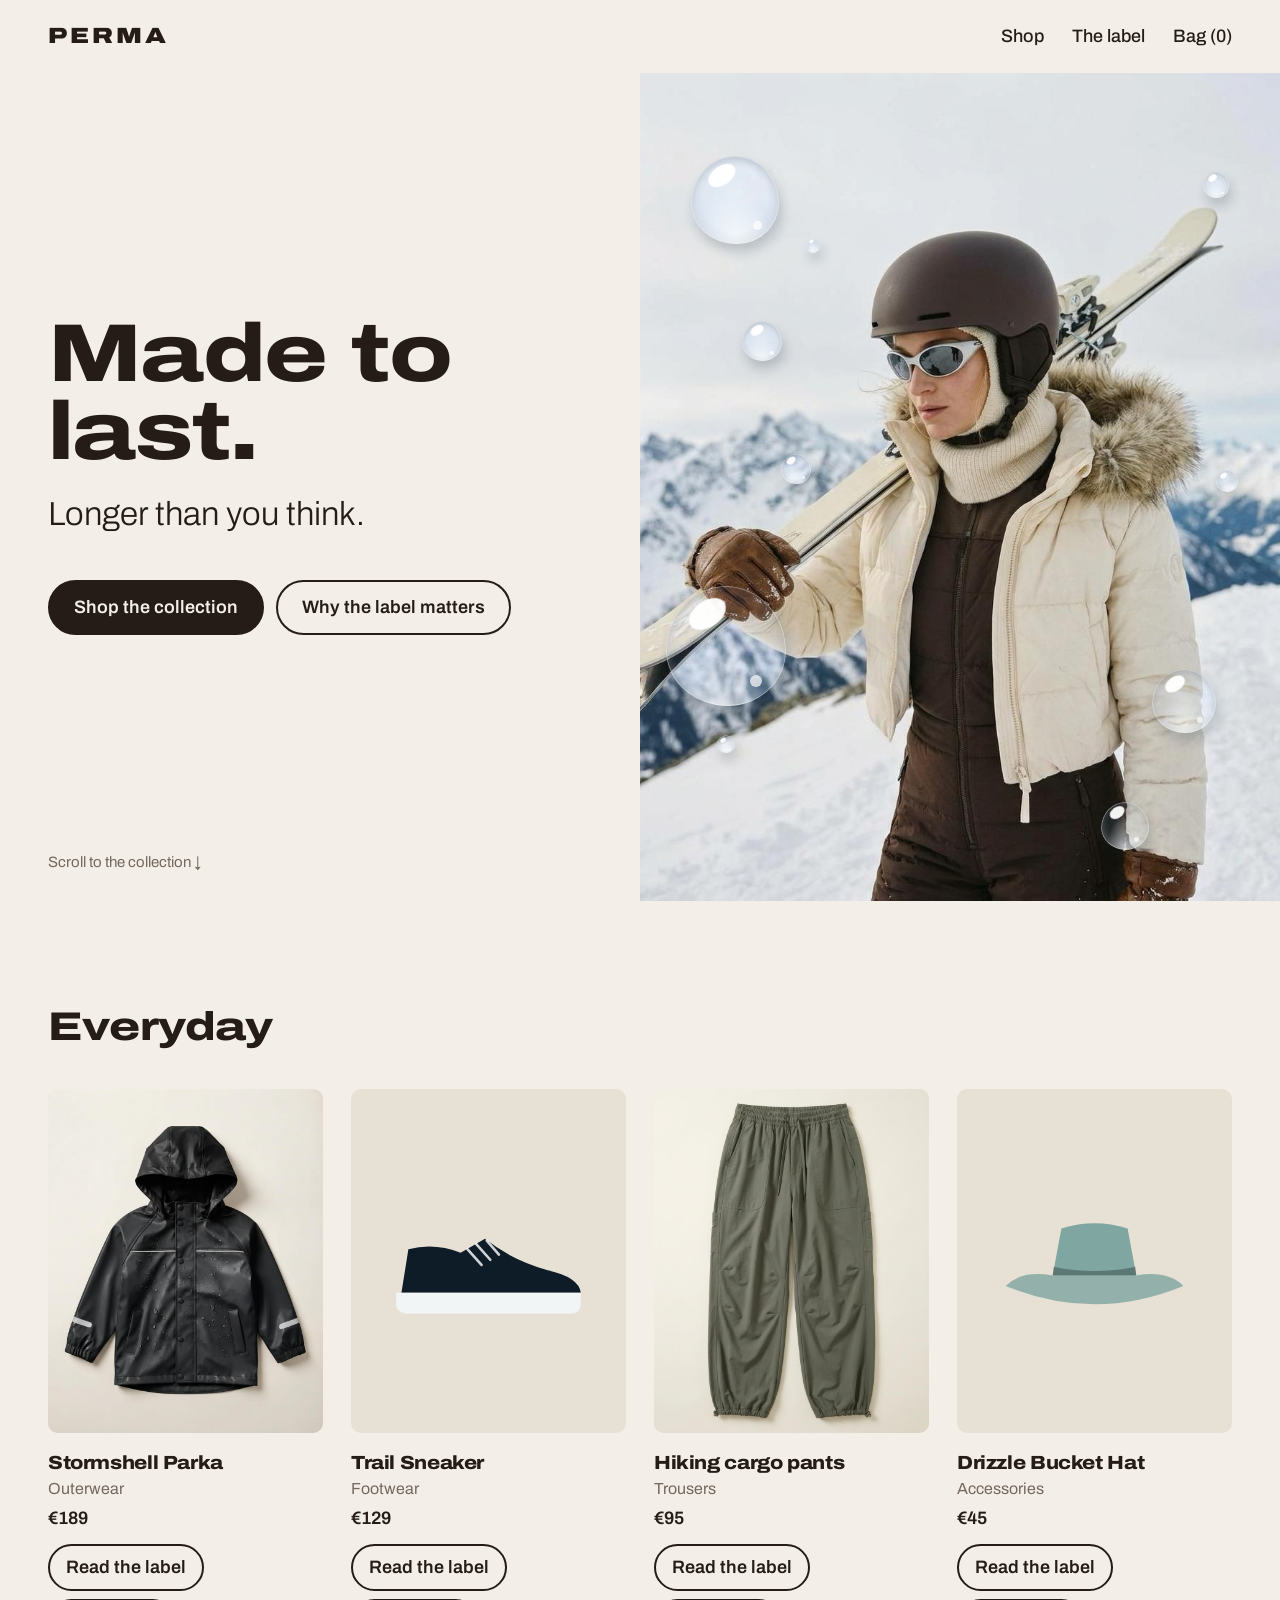
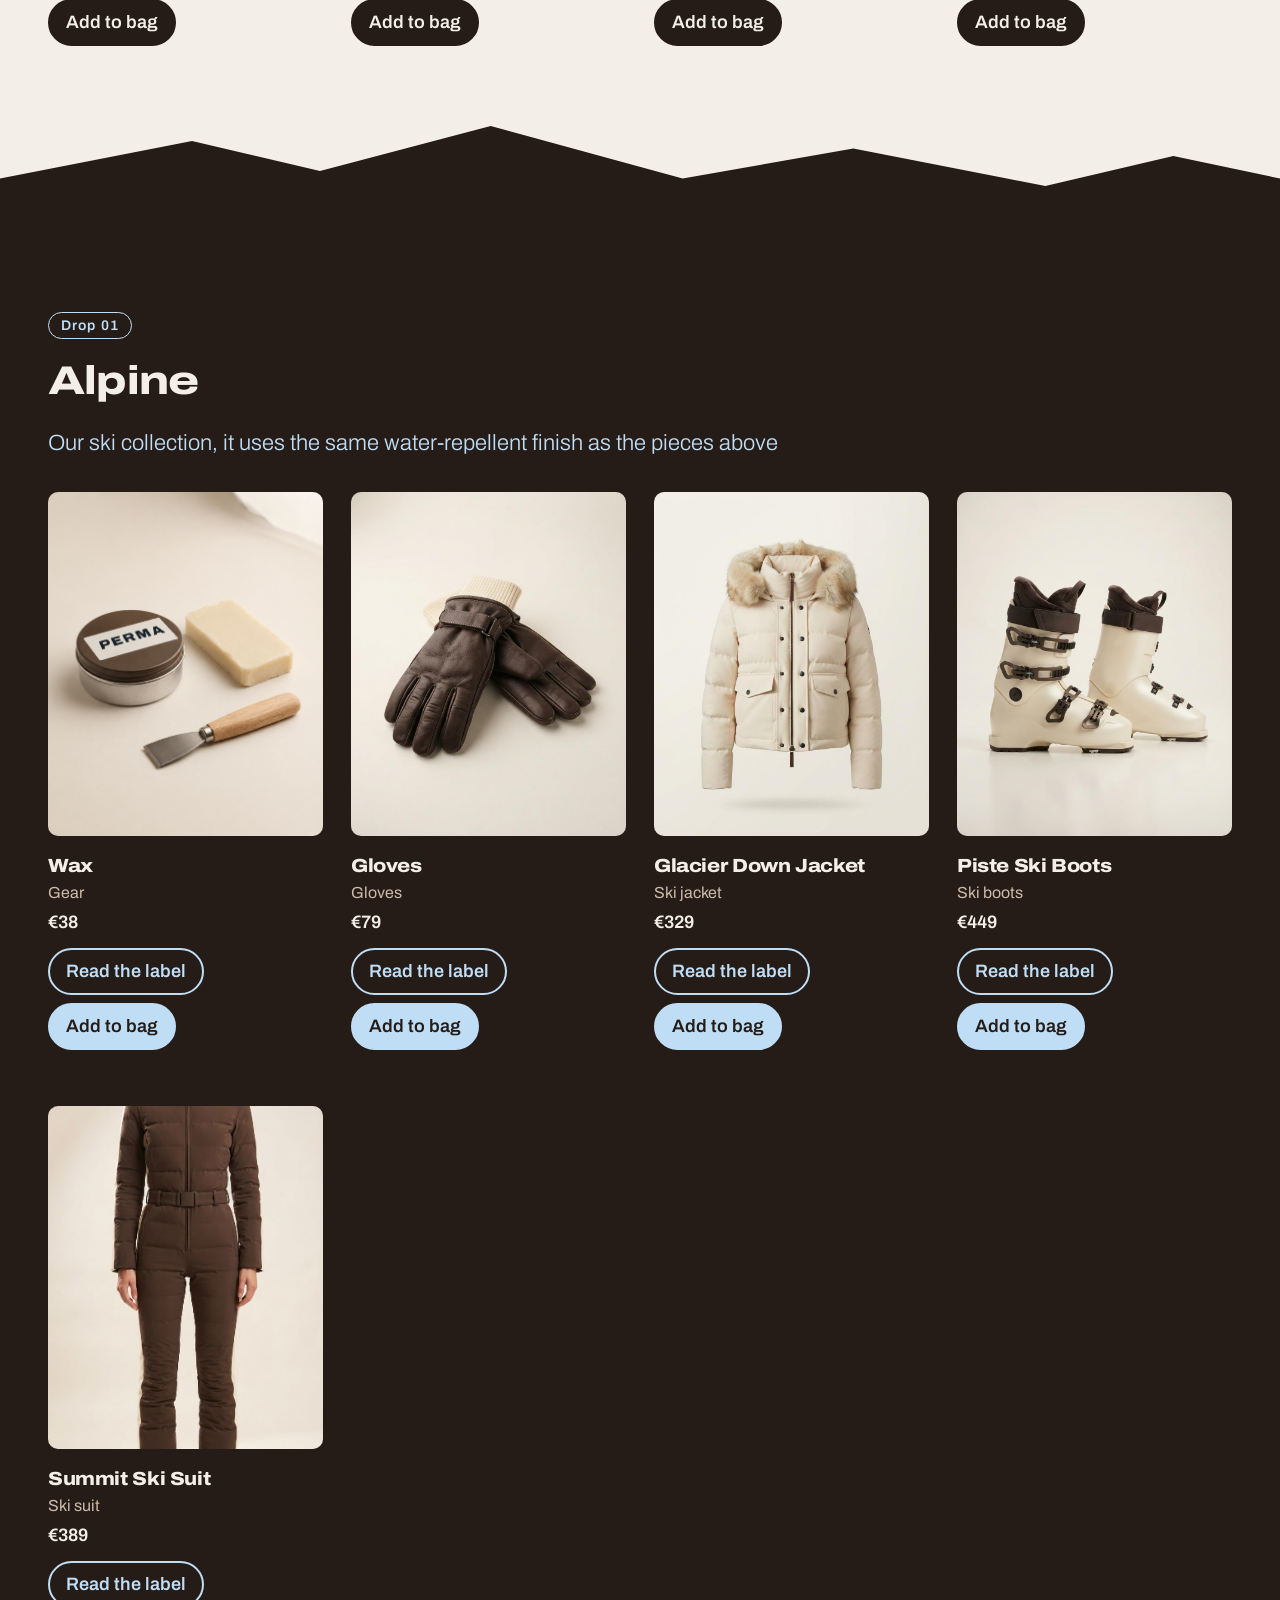
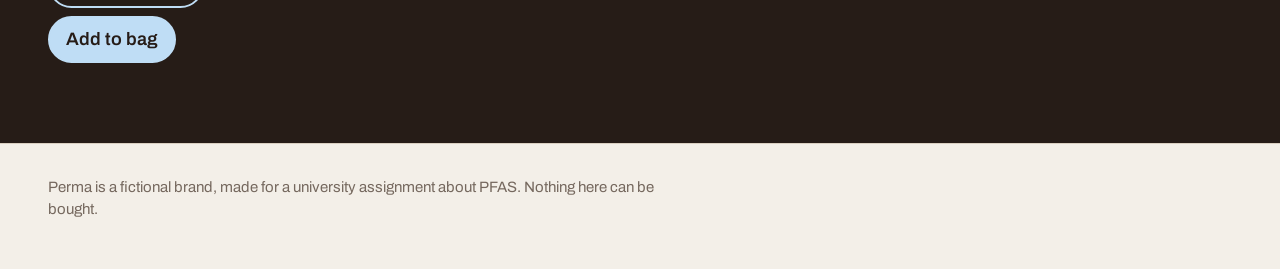
==== commit eeae234a: "Warmer palet voor de site en druppels gefixt." ====
--- a/docs/index.html
+++ b/docs/index.html
@@ -28,21 +28,22 @@
         </div>
         <a class="scroll-cue" href="#collection">Scroll to the collection ↓</a>
 
-        <div class="beads" aria-hidden="true">
-            <span class="bead" style="--s:88px;--x:80%;--y:8%;--d:.1s"></span>
-            <span class="bead" style="--s:48px;--x:91%;--y:22%;--d:.35s"></span>
-            <span class="bead" style="--s:120px;--x:76%;--y:40%;--d:.2s"></span>
-            <span class="bead" style="--s:36px;--x:68%;--y:60%;--d:.55s"></span>
-            <span class="bead" style="--s:64px;--x:90%;--y:66%;--d:.45s"></span>
-            <span class="bead" style="--s:26px;--x:94%;--y:8%;--d:.7s"></span>
-            <span class="bead" style="--s:44px;--x:78%;--y:84%;--d:.3s"></span>
-            <span class="bead" style="--s:18px;--x:84%;--y:32%;--d:.8s"></span>
-            <span class="bead" style="--s:14px;--x:86%;--y:56%;--d:.9s"></span>
-            <span class="bead" style="--s:22px;--x:95%;--y:44%;--d:.6s"></span>
-        </div>
+
     </div>
     <div class="banner-photo">
         <img src="img/banner.jpg" alt="Skier in a cream down jacket carrying skis on a snowy mountain" fetchpriority="high">
+    </div>
+    <div class="beads" aria-hidden="true">
+        <span class="bead" style="--s:88px;--x:54%;--y:10%;--d:.1s"></span>
+        <span class="bead" style="--s:40px;--x:58%;--y:30%;--d:.35s"></span>
+        <span class="bead" style="--s:120px;--x:52%;--y:62%;--d:.2s"></span>
+        <span class="bead" style="--s:30px;--x:61%;--y:46%;--d:.55s"></span>
+        <span class="bead" style="--s:64px;--x:90%;--y:72%;--d:.45s"></span>
+        <span class="bead" style="--s:26px;--x:94%;--y:12%;--d:.7s"></span>
+        <span class="bead" style="--s:48px;--x:86%;--y:88%;--d:.3s"></span>
+        <span class="bead" style="--s:18px;--x:56%;--y:80%;--d:.8s"></span>
+        <span class="bead" style="--s:14px;--x:63%;--y:20%;--d:.9s"></span>
+        <span class="bead" style="--s:22px;--x:95%;--y:48%;--d:.6s"></span>
     </div>
 </section>
 
--- a/docs/css/style.css
+++ b/docs/css/style.css
@@ -914,4 +914,44 @@
     margin: 12px 0 0;
     font-size: 15px;
     color: var(--soft);
-}+}
+
+/* ---------- Warm palet: past bij de foto's ---------- */
+:root {
+    --rain: #F3EFE8;
+    --panel: #E7E0D5;
+    --sea: #261C17;
+    --soft: #75685E;
+    --ice: #BFDDF5;
+}
+
+.drop,
+body.alpine {
+    --panel: #3A2B24;
+    --soft: #CDBBAA;
+}
+
+.drop .label,
+body.alpine .tag {
+    --soft: #75685E;
+}
+
+.ridge path { fill: var(--sea); }
+
+footer,
+.line,
+.total { border-top-color: #D9CFC1; }
+
+.banner { position: relative; overflow: hidden; }
+.banner .beads { inset: 0; z-index: 2; }
+
+.shop { padding-top: 96px; }
+.grid { gap: 56px 28px; }
+
+.card .picture { border-radius: 10px; overflow: hidden; }
+.photo {
+    border-radius: 0;
+    transition: transform .8s cubic-bezier(.2, .7, .2, 1);
+}
+.card:hover .photo { transform: scale(1.05); }
+.card h3 { font-size: 19px; }
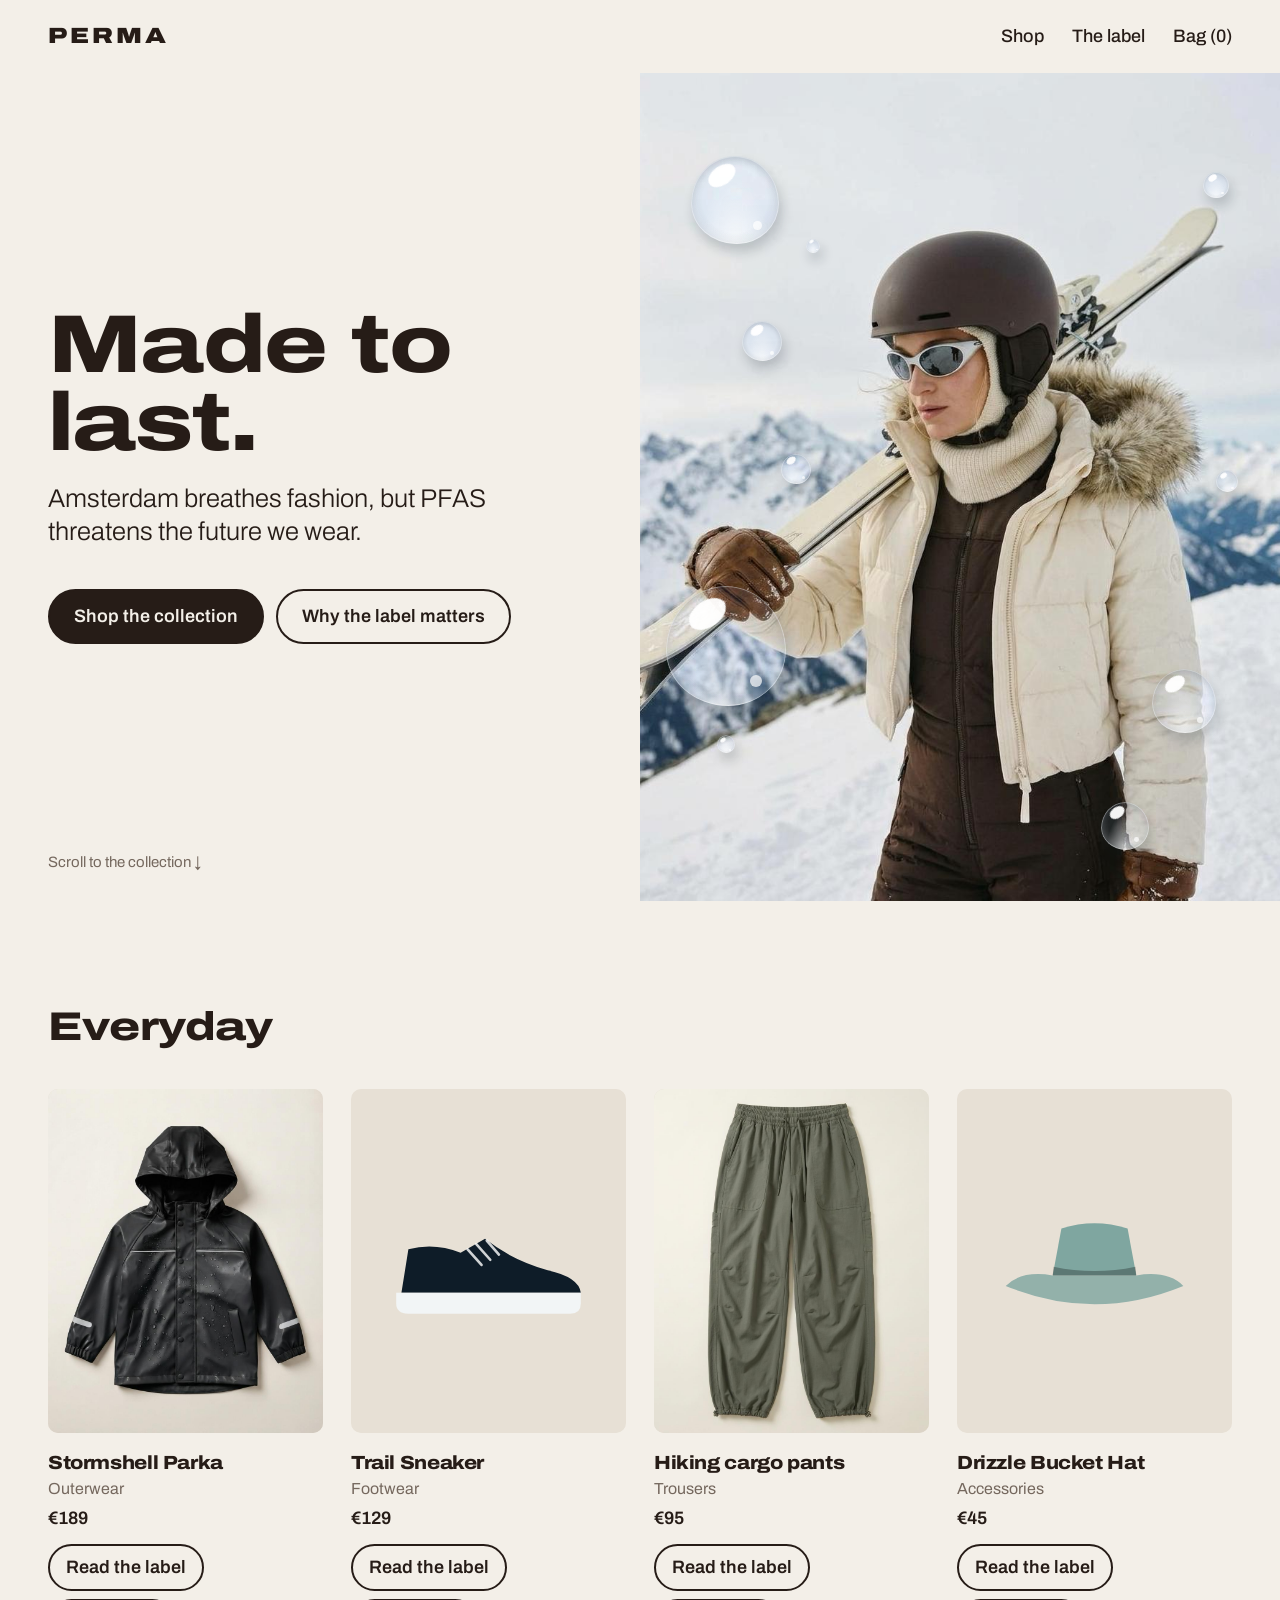
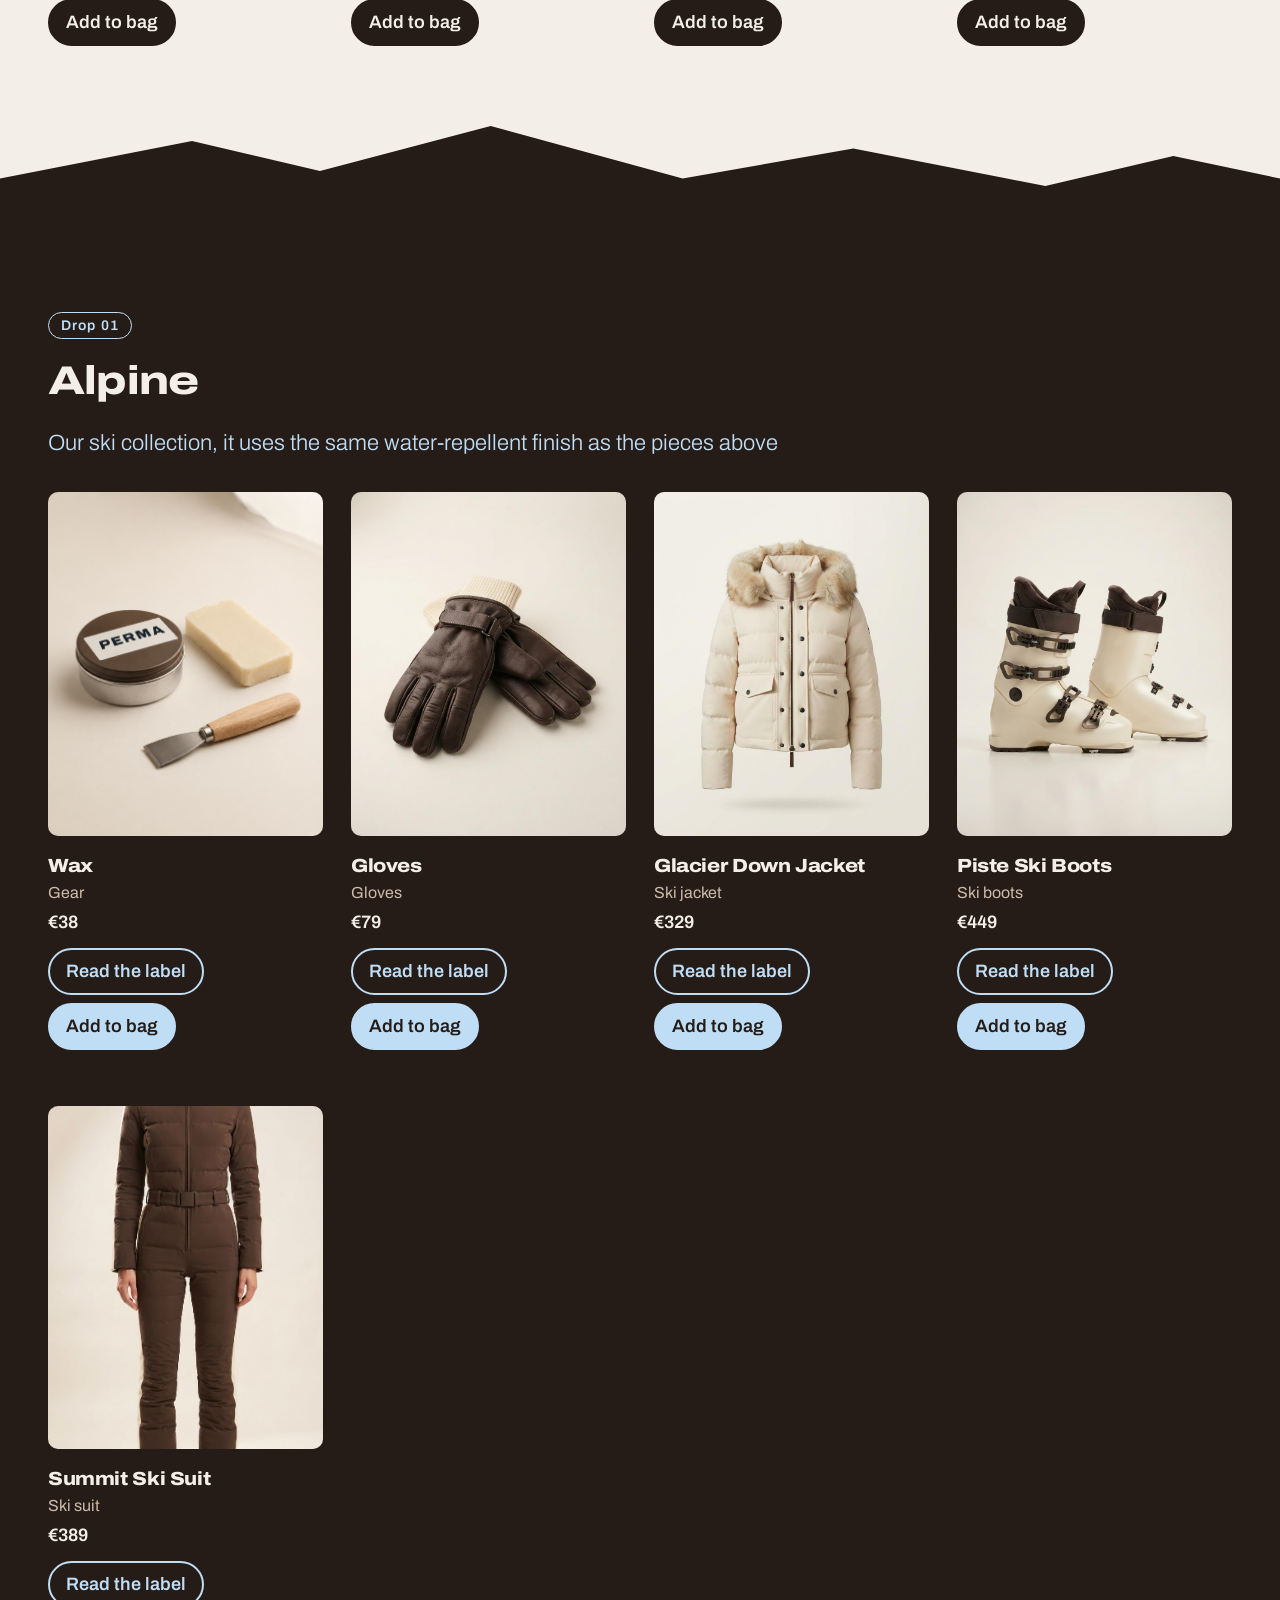
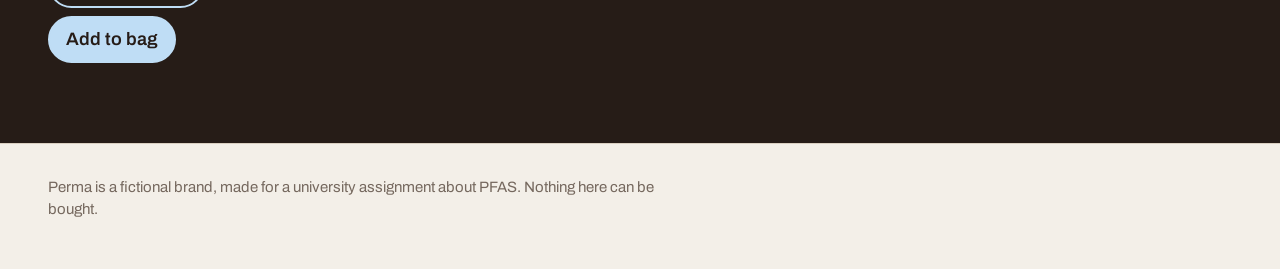
==== commit e084c37d: "Slogan gewijzigd" ====
--- a/docs/index.html
+++ b/docs/index.html
@@ -21,7 +21,7 @@
 <section class="banner">
     <div class="banner-text">
         <h1>Made to last.</h1>
-        <p>Longer than you think.</p>
+        <p>Amsterdam breathes fashion, but PFAS threatens the future we wear.</p>
         <div class="hero-actions">
             <a class="btn" href="#collection">Shop the collection</a>
             <a class="btn ghost" href="learn.html">Why the label matters</a>
--- a/docs/css/style.css
+++ b/docs/css/style.css
@@ -954,4 +954,10 @@
     transition: transform .8s cubic-bezier(.2, .7, .2, 1);
 }
 .card:hover .photo { transform: scale(1.05); }
-.card h3 { font-size: 19px; }+.card h3 { font-size: 19px; }
+
+.banner-text p {
+    font-size: clamp(20px, 2vw, 32px);
+    line-height: 1.3;
+    max-width: 22em;
+}
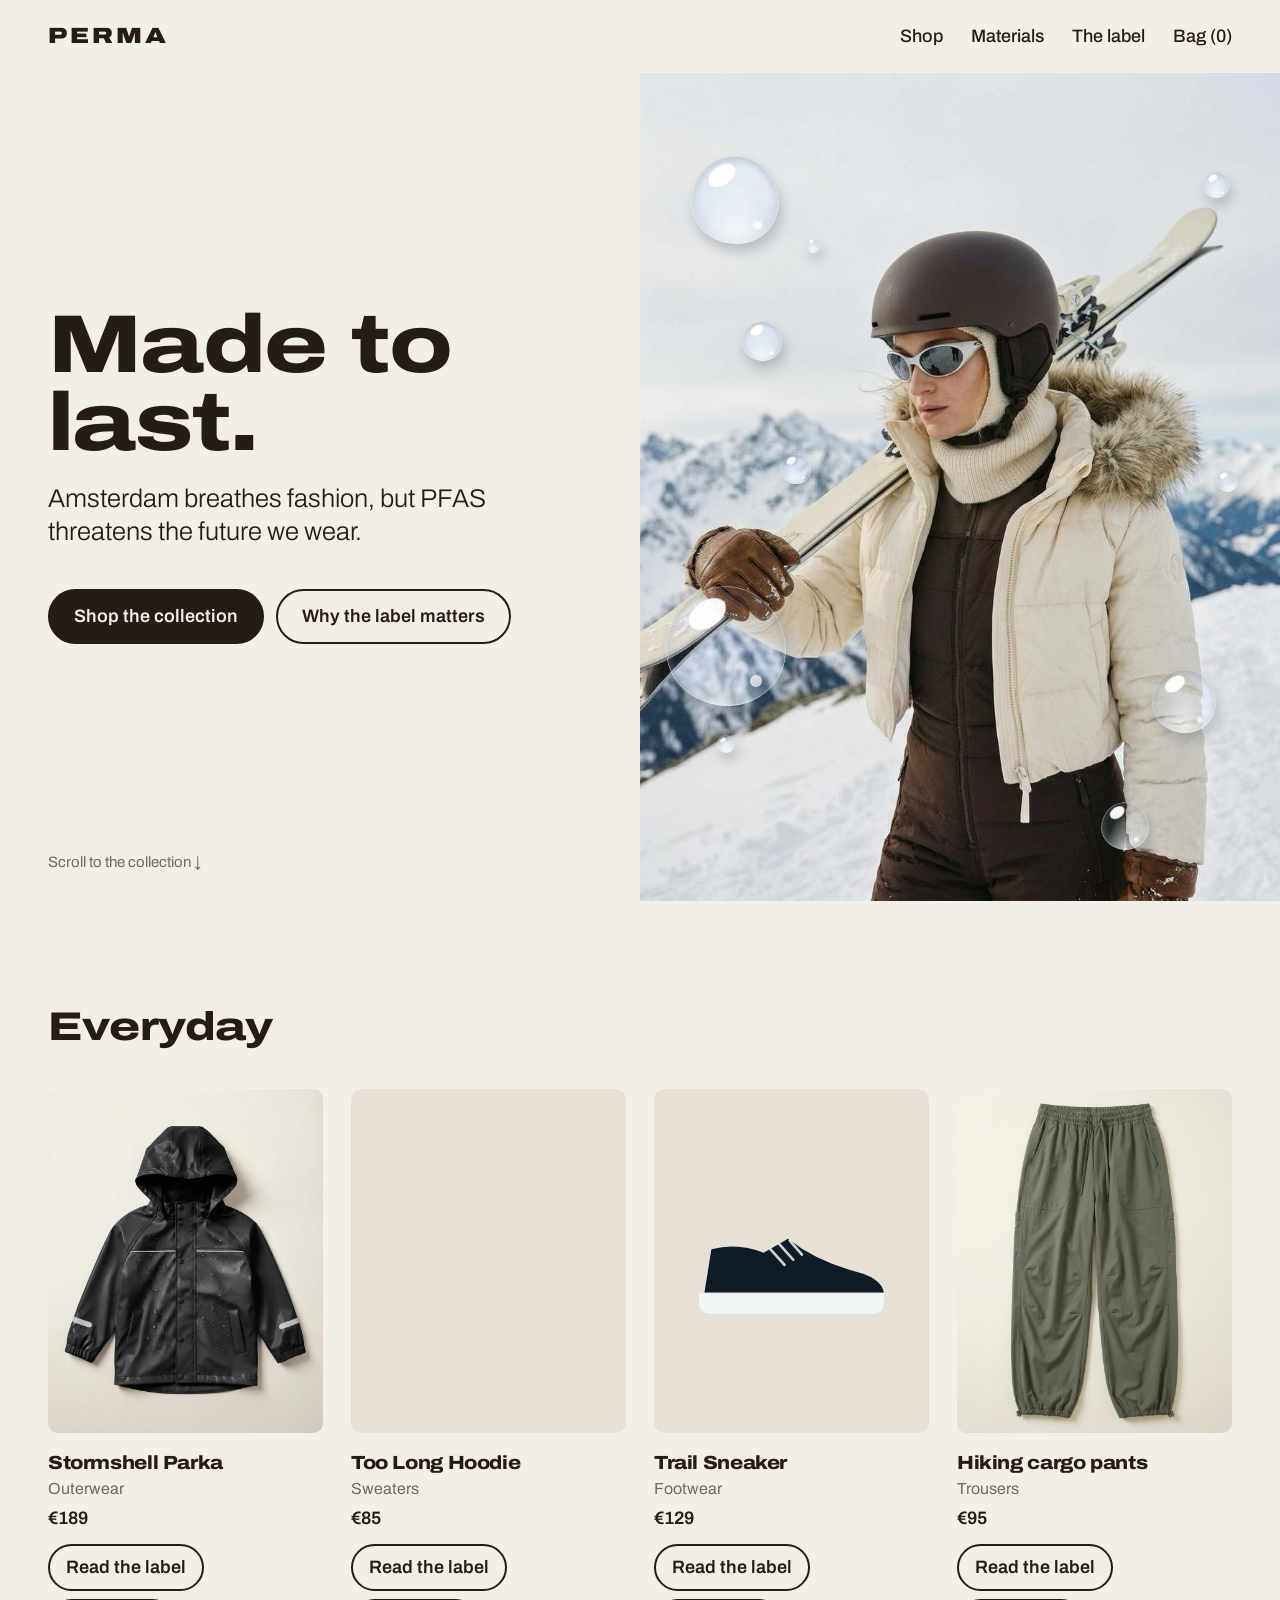
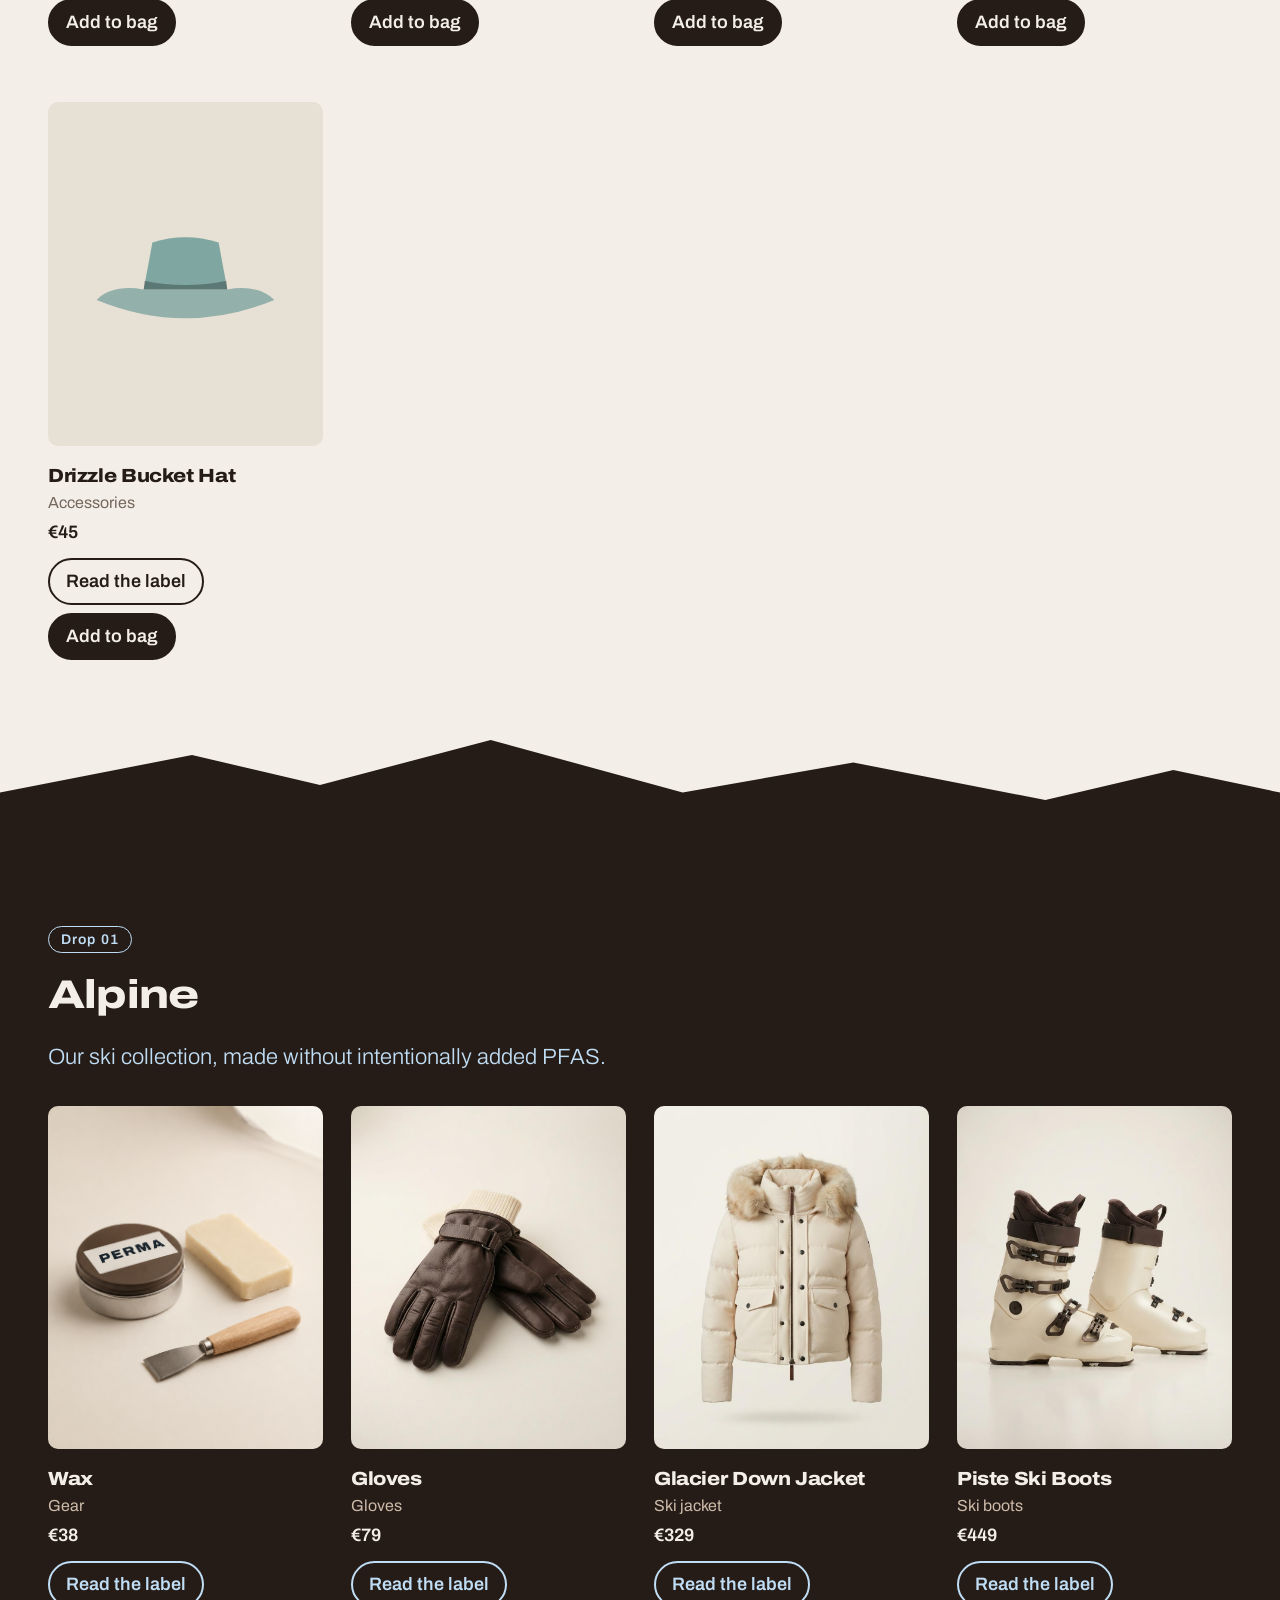
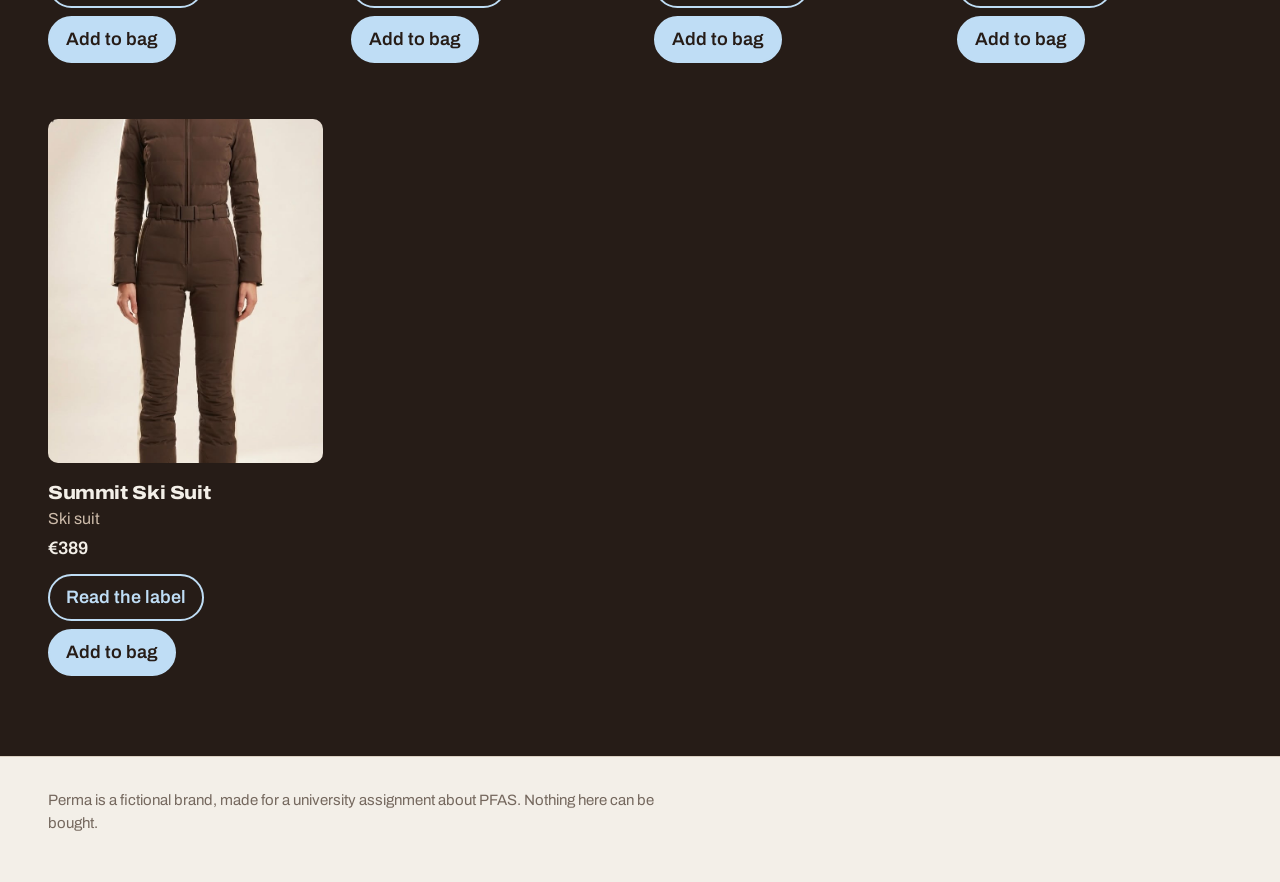
==== commit 18e093a4: "Concept overhaul. PFAS meter, labels, gewijzigd. materials.html toegevoegd en hoodie" ====
--- a/docs/index.html
+++ b/docs/index.html
@@ -6,6 +6,7 @@
     <title>Perma</title>
     <link href="https://fonts.googleapis.com/css2?family=Archivo:wdth,wght@62..125,100..900&display=swap" rel="stylesheet">
     <link rel="stylesheet" href="css/style.css">
+    <link rel="stylesheet" href="css/avoid.css">
 </head>
 <body>
 
@@ -13,6 +14,7 @@
     <a class="logo" href="index.html">PERMA</a>
     <nav>
         <a href="index.html#collection">Shop</a>
+        <a href="materials.html">Materials</a>
         <a href="learn.html">The label</a>
         <a href="bag.html">Bag (<span data-bag-count>0</span>)</a>
     </nav>
@@ -59,7 +61,7 @@
 <section id="alpine" class="shop drop">
     <p class="drop-tag">Drop 01</p>
     <h2>Alpine</h2>
-    <p class="drop-lede">Our ski collection, it uses the same water-repellent finish as the pieces above</p>
+    <p class="drop-lede">Our ski collection, made without intentionally added PFAS.</p>
     <div id="grid-alpine" class="grid"></div>
 </section>
 
@@ -69,6 +71,7 @@
 
 <script src="js/art.js"></script>
 <script src="js/bag.js"></script>
+<script src="js/avoid.js"></script>
 <script>
     document.documentElement.classList.add('js');
     let products = [];
@@ -77,20 +80,9 @@
         return `
         <article class="card">
           <div class="picture">
-            ${garment(p.id, p.colors?.[0]?.image)}
-            <div class="label">
-              <p class="label-title">Perma · care &amp; content</p>
-              <dl>
-                <dt>Content</dt>
-                <dd>${p.content}</dd>
-                <dt>${p.finishLabel || 'Finish'} <span class="chip">PFAS</span></dt>
-                <dd>${p.finish}</dd>
-                <dt>${p.washLabel || 'Wash'}</dt>
-                <dd>${p.wash}</dd>
-                <dt>Afterwards</dt>
-                <dd>${p.afterwards}</dd>
-              </dl>
-            </div>
+            ${garment(p.id, p.colors?.[0]?.image || p.views?.[0]?.image)}
+            ${p.views?.[1] ? `<img class="photo photo-back" src="${p.views[1].image}" alt="${p.name}, back" loading="lazy">` : ''}
+            <div class="label">${labelInner(p)}</div>
           </div>
           <h3><a href="product.html?id=${p.id}">${p.name}</a></h3>
           <p class="category">${p.category}</p>
--- a/docs/css/style.css
+++ b/docs/css/style.css
@@ -421,7 +421,7 @@
 }
 
 .stage {
-    overflow: hidden}
+    overflow: hidden;}
 
 /* ---------- Typografie ---------- */
 h1, h2, h3 {
@@ -624,13 +624,14 @@
 }
 
 .js .card.in {
+    --i: 0;
     opacity: 1;
     transform: none;
     transition-delay: calc(var(--i, 0) * 90ms);
 }
 
 @media (prefers-reduced-motion: reduce) {
-    .js .card {--i: 0; opacity: 1; transform: none; transition: none; }
+    .js .card { opacity: 1; transform: none; transition: none; }
 }
 
 /* ---------- Banner ---------- */
@@ -891,6 +892,7 @@
 }
 
 .color-option {
+    --color: #cccccc;
     width: 34px;
     height: 34px;
     border-radius: 50%;
@@ -960,4 +962,6 @@
     font-size: clamp(20px, 2vw, 32px);
     line-height: 1.3;
     max-width: 22em;
-}+}
+.gauge { background: #E7E0D5; }
+.color-option { outline-color: #D9CFC1; }
--- a/docs/css/avoid.css
+++ b/docs/css/avoid.css
@@ -0,0 +1,183 @@
+/* ---------- Label: wat je vermijdt ---------- */
+.claim {
+    margin: 0 0 6px;
+    text-align: center;
+    font-size: .92em;
+    font-weight: 700;
+    color: #1F7A4D;
+}
+
+.chip.high    { background: #D6264F; }
+.chip.unknown { background: #75685E; }
+
+.ev {
+    display: inline-block;
+    padding: 0 6px;
+    border: 1px solid currentColor;
+    border-radius: 3px;
+    font-size: 11px;
+    font-weight: 700;
+}
+.ev.strong   { color: #1F7A4D; }
+.ev.moderate { color: #A86A0B; }
+.ev.weak     { color: #75685E; }
+
+/* ---------- Productpagina: bewijs ---------- */
+.evidence {
+    max-width: 480px;
+    padding: 20px;
+    border: 1px solid #D9CFC1;
+    border-radius: 8px;
+}
+.evidence h3 { margin: 0 0 10px; font-size: 20px; }
+.evidence p { margin: 0 0 10px; }
+.evidence .meta-line { display: flex; flex-wrap: wrap; gap: 8px; align-items: center; margin-bottom: 12px; }
+.evidence .small { font-size: 15px; color: var(--soft); margin: 0; }
+
+body.alpine .evidence { border-color: rgba(255, 255, 255, .25); }
+body.alpine .ev.strong   { color: #7FD6A5; }
+body.alpine .ev.moderate { color: #F0B35A; }
+body.alpine .ev.weak     { color: #CDBBAA; }
+body.alpine .claim, .drop .claim { color: #1F7A4D; }
+
+/* ---------- Foto-weergaven (voor- en achterkant) ---------- */
+.stage-col { position: sticky; top: 24px; align-self: start; }
+.stage-col .stage { position: relative; top: auto; }
+
+.views { display: flex; gap: 12px; margin-top: 14px; }
+.view-thumb {
+    width: 72px;
+    padding: 0;
+    border: 2px solid transparent;
+    border-radius: 8px;
+    background: var(--panel);
+    cursor: pointer;
+    overflow: hidden;
+    opacity: .75;
+    transition: opacity .2s, border-color .2s;
+}
+.view-thumb img { display: block; width: 100%; aspect-ratio: 4 / 5; object-fit: cover; }
+.view-thumb:hover { opacity: 1; }
+.view-thumb.selected { opacity: 1; border-color: var(--sea); }
+body.alpine .view-thumb.selected { border-color: var(--ice); }
+
+.photo-back { opacity: 0; }
+.card:hover .photo-back { opacity: 1; }
+.card.flipped .photo-back { opacity: 0; }
+
+@media (max-width: 800px) {
+    .stage-col { position: static; }
+}
+
+/* ---------- Mandje: meter voor wat je vermijdt ---------- */
+.meter-card .gauge[data-level] .gauge-fill { background: #1F7A4D; }
+.avoid-line { margin: 0 0 8px; font-size: 15px; }
+.evidence-count { font-size: 14px; color: var(--soft); }
+
+/* ---------- Materialenpagina ---------- */
+.materials { padding: 16px var(--side) 80px; }
+
+.eyebrow {
+    display: inline-flex;
+    align-items: center;
+    gap: 8px;
+    margin: 0 0 14px;
+    color: var(--soft);
+    font-size: 13px;
+    font-weight: 700;
+    letter-spacing: .14em;
+    text-transform: uppercase;
+}
+.eyebrow::before { content: ""; width: 9px; height: 9px; border-radius: 50%; background: var(--bead); }
+
+.mat-intro {
+    display: grid;
+    grid-template-columns: minmax(0, 1fr) minmax(220px, 340px);
+    align-items: end;
+    gap: 32px;
+    margin-bottom: 32px;
+}
+.mat-intro h1 { font-size: clamp(36px, 5.5vw, 76px); line-height: .98; margin: 0; }
+.mat-intro p { margin: 0; color: var(--soft); }
+
+.mat-card {
+    overflow: hidden;
+    border: 1px solid #D9CFC1;
+    border-radius: 14px;
+    background: #fff;
+    box-shadow: 0 10px 24px rgba(38, 28, 23, .08);
+}
+.mat-scroll { overflow-x: auto; }
+.mat-scroll table { width: 100%; min-width: 690px; border-collapse: collapse; text-align: left; }
+.mat-scroll thead th {
+    padding: 18px 22px;
+    background: var(--sea);
+    color: var(--rain);
+    font-size: 13px;
+    font-weight: 700;
+    letter-spacing: .1em;
+    text-transform: uppercase;
+}
+.mat-scroll thead th:first-child { width: 23%; }
+.mat-scroll thead th .season {
+    display: block;
+    margin-top: 4px;
+    color: #CDBBAA;
+    font-size: 12px;
+    font-weight: 400;
+    letter-spacing: 0;
+    text-transform: none;
+}
+.mat-scroll tbody th, .mat-scroll tbody td {
+    padding: 18px 22px;
+    border-bottom: 1px solid #E7E0D5;
+    vertical-align: top;
+    font-size: 16px;
+    line-height: 1.5;
+}
+.mat-scroll tbody tr:last-child th, .mat-scroll tbody tr:last-child td { border-bottom: 0; }
+.mat-scroll tbody tr:nth-child(even) { background: #FAF7F2; }
+.mat-scroll tbody th { font-weight: 700; }
+.mat-scroll .hl { font-weight: 700; }
+
+.mat-note {
+    display: grid;
+    grid-template-columns: 36px 1fr;
+    gap: 14px;
+    align-items: start;
+    margin-top: 20px;
+    padding: 20px 22px;
+    border: 1px solid #D9CFC1;
+    border-radius: 12px;
+    background: #fff;
+    font-size: 16px;
+}
+.mat-note p { margin: 0; }
+.mat-icon {
+    display: grid;
+    width: 34px;
+    height: 34px;
+    place-items: center;
+    border-radius: 50%;
+    background: var(--bead);
+    color: #fff;
+    font-weight: 800;
+}
+
+.mat-claim { margin-top: 56px; max-width: 720px; }
+.mat-claim h2 { font-size: clamp(26px, 3.4vw, 40px); margin: 0 0 16px; }
+.mat-claim p { margin: 0 0 14px; }
+.badge-big {
+    display: inline-block;
+    padding: 6px 16px;
+    border: 2px solid #1F7A4D;
+    border-radius: 999px;
+    color: #1F7A4D;
+    font-weight: 700;
+}
+.mat-foot { margin: 20px 2px 0; color: var(--soft); font-size: 14px; max-width: 720px; }
+
+@media (max-width: 700px) {
+    .mat-intro { grid-template-columns: 1fr; gap: 16px; }
+    .mat-scroll thead th, .mat-scroll tbody th, .mat-scroll tbody td { padding: 14px; }
+}
